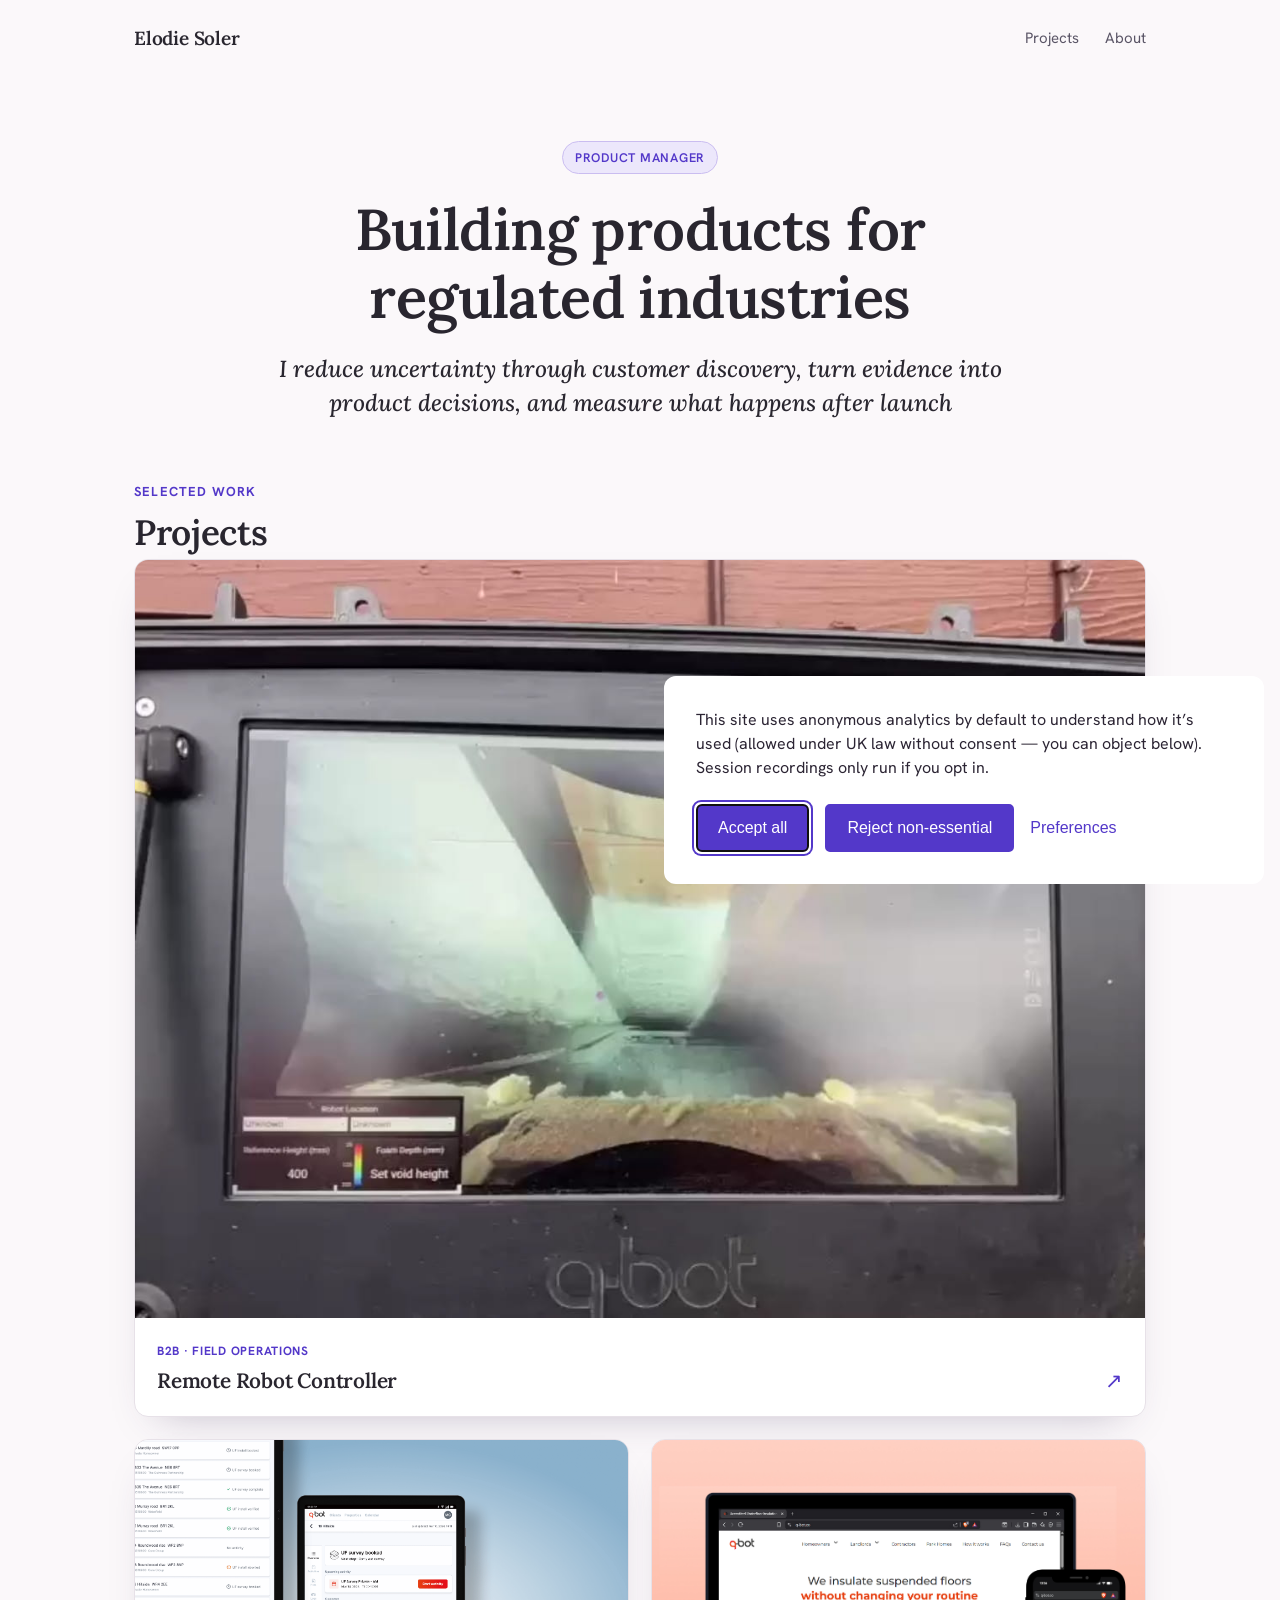
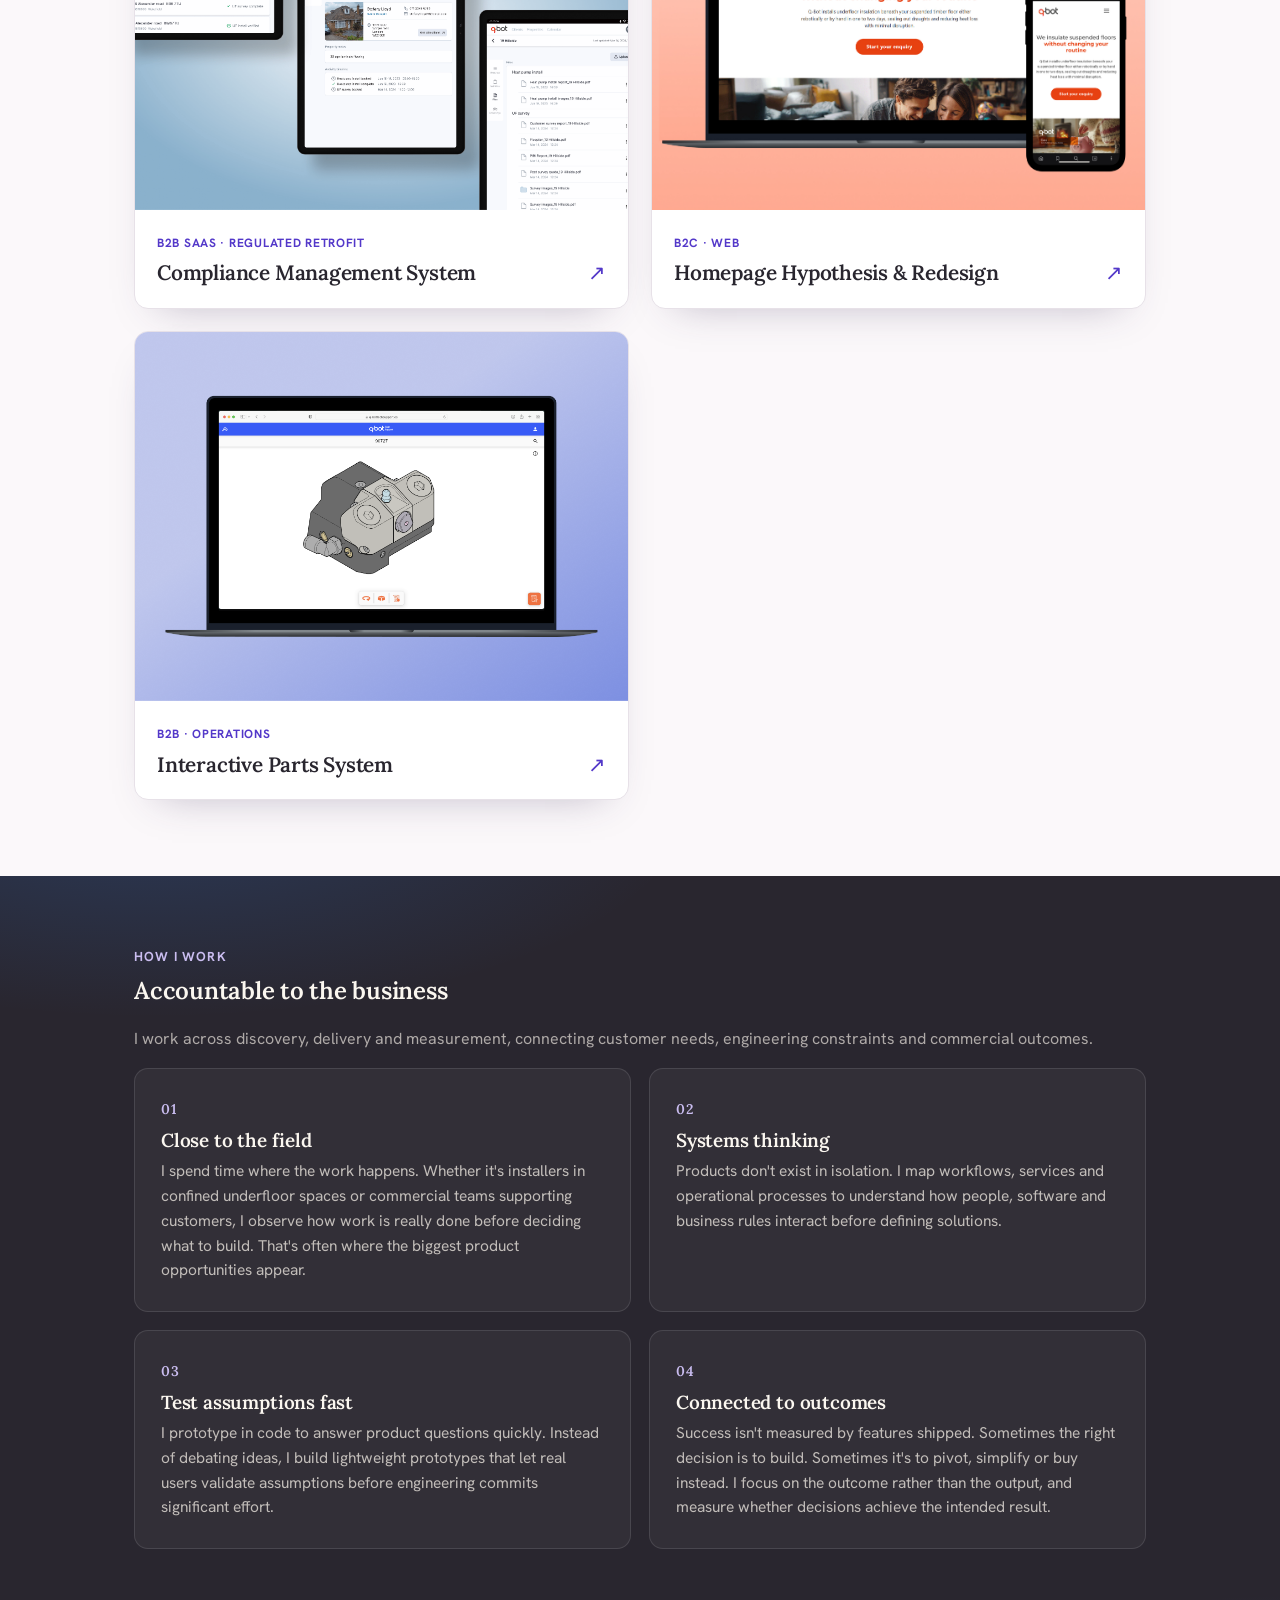
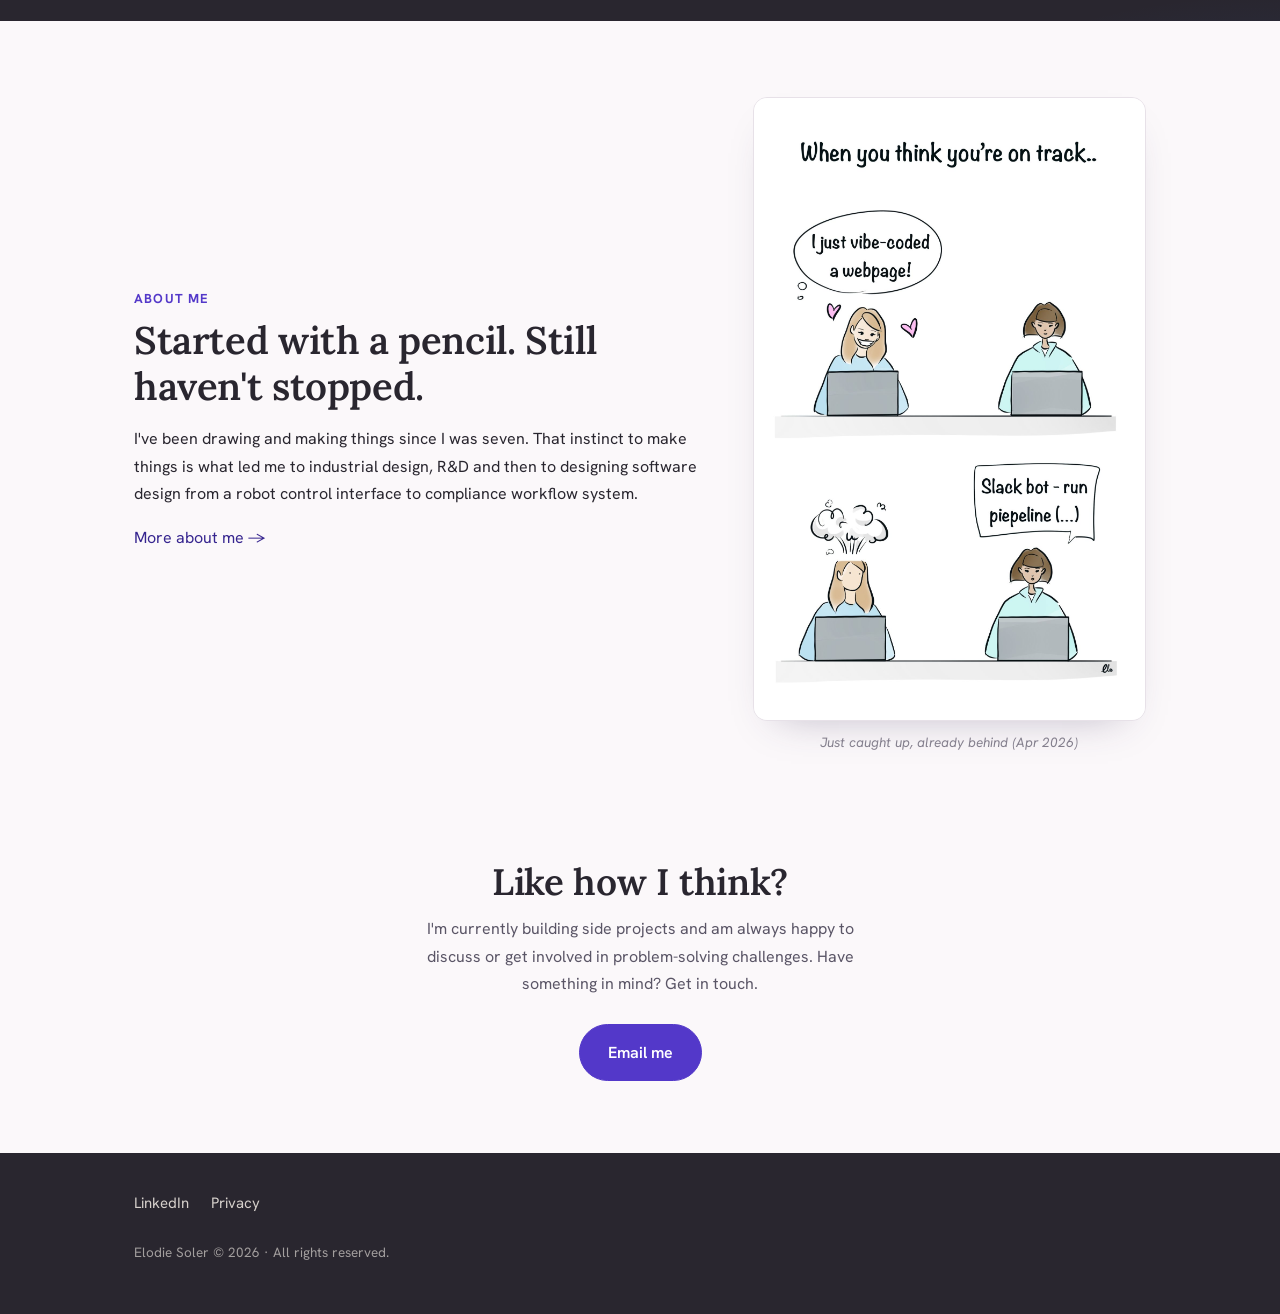
==== index.html @ 94875a4c "Updated robot GUI project with PM lens" ====
<!DOCTYPE html>
<html lang="en-GB">
<head>
<meta charset="UTF-8">
<meta name="viewport" content="width=device-width, initial-scale=1">

<title>Elodie Soler | Product Manager</title>
<meta property="og:type" content="website">
<meta property="og:site_name" content="Elodie Soler">
<meta property="og:url" content="https://elodiesoler.com/">
<meta property="og:title" content="Elodie Soler | Product Manager">
<meta property="og:image" content="https://elodiesoler.com/images/og/default.jpg">
<meta property="og:image:width" content="1200">
<meta property="og:image:height" content="630">
<meta property="og:image:alt" content="Elodie Soler, Product Manager">
<meta name="twitter:card" content="summary_large_image">
<meta property="og:description" content="Product Manager specialising in regulated industries, field operations and compliance. Customer discovery, product strategy, prototyping and measurable outcomes.">
<meta name="description" content="Product Manager specialising in regulated industries, field operations and compliance. Customer discovery, product strategy, prototyping and measurable outcomes.">
<link rel="icon" href="/images/shared/favicon.png">
<link rel="canonical" href="https://elodiesoler.com/">
<link rel="stylesheet" href="/styles.css">

<!-- 1. Consent Mode defaults — opt-out model under PECR statistical purposes exception -->
<script>
  window.dataLayer = window.dataLayer || [];
  function gtag() { dataLayer.push(arguments); }
  gtag('consent', 'default', {
    // Granted unless the visitor has explicitly objected (DUAA opt-out)
    analytics_storage: localStorage.getItem('stcm.consent.analytics') === 'false' ? 'denied' : 'granted',

    // No advertising on this site — never granted
    ad_storage: 'denied',
    ad_user_data: 'denied',
    ad_personalization: 'denied',

    // Essential is required and cannot be rejected
    functionality_storage: 'granted',
    security_storage: 'granted'
  });
</script>

<!-- 2. Silktide Consent Manager (self-hosted) -->
<link rel="stylesheet" href="/assets/cm-ui.css">
<script src="/assets/cm-ui.js"></script>

<!-- 3. Banner configuration -->
<script>
  window.silktideConsentManager.init({
    consentTypes: [
      {
        id: 'essential',
        label: 'Essential',
        description: '<p>Required for the website to function. These cannot be switched off.</p>',
        required: true
      },
      {
        id: 'analytics',
        label: 'Analytics',
        description: '<p>Anonymous, aggregate usage statistics (Google Analytics) to improve this site. On by default under UK law; switch off any time.</p>',
        defaultValue: true,
        gtag: 'analytics_storage',
        onReject: function () {
          // DUAA requires we actually stop: remove existing GA cookies
          ['_ga', '_ga_RZK5H4CGJH'].forEach(function (n) {
            document.cookie = n + '=; expires=Thu, 01 Jan 1970 00:00:00 GMT; path=/; domain=.elodiesoler.com';
            document.cookie = n + '=; expires=Thu, 01 Jan 1970 00:00:00 GMT; path=/';
          });
        }
      },
      {
        id: 'recordings',
        label: 'Session recordings',
        description: '<p>Opt-in session recordings and heatmaps (Microsoft Clarity) to see where the site confuses people.</p>',
        defaultValue: false,
        onReject: function () {
          if (window.clarity) { window.clarity('stop'); }
        }
      }
    ],
    text: {
      prompt: {
        description: '<p>This site uses anonymous analytics by default to understand how it\u2019s used (allowed under UK law without consent \u2014 you can object below). Session recordings only run if you opt in.</p>'
      }
    }
  });
</script>
<!-- ===== END CONSENT ===== -->

<!-- Google Tag Manager -->
<script>(function(w,d,s,l,i){w[l]=w[l]||[];w[l].push({'gtm.start':
new Date().getTime(),event:'gtm.js'});var f=d.getElementsByTagName(s)[0],
j=d.createElement(s),dl=l!='dataLayer'?'&l='+l:'';j.async=true;j.src=
'https://www.googletagmanager.com/gtm.js?id='+i+dl;f.parentNode.insertBefore(j,f);
})(window,document,'script','dataLayer','GTM-PLMG66MH');</script>
<!-- End Google Tag Manager -->
</head>

<body class="index-page">

<!-- Google Tag Manager (noscript) -->
<noscript><iframe src="https://www.googletagmanager.com/ns.html?id=GTM-PLMG66MH"
height="0" width="0" style="display:none;visibility:hidden"></iframe></noscript>
<!-- End Google Tag Manager (noscript) -->

<!-- ===== top nav ===== -->
<nav class="nav">
  <a href="/" class="brand">Elodie Soler</a>
  <div class="links">
    <a href="/">Projects</a>
    <a href="/about/">About</a>
  </div>
</nav>

<!-- ===== HERO ===== -->
<header class="hero hero--centered wide">
  <div class="eyebrow rise d1">
    <span class="tag">Product Manager</span>
  </div>
  <p class="hero-title rise d2">Building products for regulated industries</p>
  <h1 class="lede rise d3">I reduce uncertainty through customer discovery, turn evidence into product decisions, and measure what happens after launch</h1>
</header>

<!-- <div class="wide" style="padding-top:24px;"><hr class="divider"></div> -->

<!-- ===== SELECTED WORK ===== -->
<section class="section wide" id="work">
  <span class="kicker">Selected work</span>
  <h2>Projects</h2>
 <!-- <p class="sub">B2B SaaS, robotics operations and feasibility studies.</p>-->

    <a class="card" href="/projects/robot-control-interface/">
      <div class="thumb"><img src="/images/projects/robot-control-interface/front-cover.jpg" alt="Remote Robot Controller"></div>
      <div class="body">
        <span class="cat">B2B · Field Operations</span>
        <h3>Remote Robot Controller <span class="arr">↗</span></h3>
      </div>
    </a>

  <div class="work-grid">
   <a class="card" href="/projects/quality-and-compliance-system/">
      <div class="thumb"><img src="/images/projects/quality-and-compliance-system/hero.png" alt="Compliance Management System"></div>
      <div class="body">
        <span class="cat">B2B SaaS · Regulated Retrofit</span>
        <h3>Compliance Management System <span class="arr">↗</span></h3>
      </div>
    </a>

      <a class="card" href="/projects/web-homepage-redesign/">
      <div class="thumb"><img src="/images/projects/web-homepage-redesign/Hero web homepage cover desktop and mob.png" alt="Web homepage redesign"></div>
      <div class="body">
        <span class="cat">B2C · Web</span>
        <h3>Homepage Hypothesis & Redesign<span class="arr">↗</span></h3>
      </div>
    </a>

    <a class="card" href="/projects/interactive-parts-system/">
      <div class="thumb"><img src="/images/projects/interactive-parts-system/cover.png" alt="Interactive Parts System"></div>
      <div class="body">
        <span class="cat">B2B · Operations</span>
        <h3>Interactive Parts System <span class="arr">↗</span></h3>
      </div>
    </a>


  </div>
</section>

<!-- ===== HOW I WORK (dark feature band — drawn from real About content) ===== -->
<section class="band">
  <div class="wide">
    <span class="kicker">How I work</span>
    <h2>Accountable to the business</h2>
    <p class="sub">I work across discovery, delivery and measurement, connecting customer needs, engineering constraints and commercial outcomes.</p>

    <div class="cap-grid">
      <div class="cap">
        <span class="num">01</span>
        <h3>Close to the field</h3>
        <p>I spend time where the work happens. Whether it's installers in confined underfloor spaces or commercial teams supporting customers, I observe how work is really done before deciding what to build. That's often where the biggest product opportunities appear.</p>
      </div>
      <div class="cap">
        <span class="num">02</span>
        <h3>Systems thinking</h3>
        <p>Products don't exist in isolation. I map workflows, services and operational processes to understand how people, software and business rules interact before defining solutions.</p>
      </div>
      <div class="cap">
        <span class="num">03</span>
        <h3>Test assumptions fast</h3>
        <p>I prototype in code to answer product questions quickly. Instead of debating ideas, I build lightweight prototypes that let real users validate assumptions before engineering commits significant effort.</p>
      </div>
      <div class="cap">
        <span class="num">04</span>
        <h3>Connected to outcomes</h3>
        <p>Success isn't measured by features shipped. Sometimes the right decision is to build. Sometimes it's to pivot, simplify or buy instead. I focus on the outcome rather than the output, and measure whether decisions achieve the intended result.</p>
      </div>
    </div>
  </div>
</section>

<!-- ===== ABOUT SNIPPET (real bio, no contested year figure) ===== -->
<section class="section wide">
  <div class="about">
    <div>
      <span class="kicker">About me</span>
      <h2>Started with a pencil. Still haven't stopped.</h2>
      <p>I've been drawing and making things since I was seven. That instinct to make things is what led me to industrial design, R&D and then to designing software design from a robot control interface to compliance workflow system.</p>
      <p><a href="/about/">More about me →</a></p>
    </div>
    <figure class="about-img">
      <img src="/images/home/about-sketch.jpg" alt="Built my first AI-assisted webpage. Meanwhile, someone else automated the entire workflow.">
      <figcaption>Just caught up, already behind (Apr 2026)</figcaption>
    </figure>
  </div>
</section>

<!-- ===== CTA ===== -->
<section class="cta wide">
  <h2>Like how I think?</h2>
   <p>I'm currently building side projects and am always happy to discuss or get involved in problem-solving challenges. Have something in mind? Get in touch.</p>
  <a class="btn" id="email-cta" href="mailto:eloalisol@gmail.com?subject=Hello%20from%20your%20portfolio">Email me</a>
</section>

<!-- ===== footer ===== -->
<footer>
  <div class="foot">
    <div class="links">
      <a href="https://www.linkedin.com/in/elodie-soler/">LinkedIn</a>
      <a href="/privacy/">Privacy</a>
    </div>
    <div class="copy">Elodie Soler © 2026 · All rights reserved.</div>
  </div>
</footer>

<!--
  OPTIONAL — track the "Email me" / "Get in touch" clicks in GA4 (since there's
  no form, these clicks ARE your conversion). Paste once site-wide via a code
  snippet plugin. Requires gtag (GA4 / Site Kit) already loaded.

  <script>
    document.querySelectorAll('a[href^="mailto:"]').forEach(function(a){
      a.addEventListener('click', function(){
        if (typeof gtag === 'function') {
          gtag('event', 'contact_click', { method: 'email', location: 'homepage' });
        }
      });
    });
  </script>
-->

</body>
</html>
---- styles.css ----
/* =====================================================================
   Elodie Soler — shared site styles
   ===================================================================== */

/* ---------- self-hosted fonts (variable) ---------- */
@font-face{
  font-family:"Lora";
  src:url("/fonts/Lora-Variable.ttf") format("truetype");
  font-weight:400 700; font-style:normal; font-display:swap;
}
@font-face{
  font-family:"Lora";
  src:url("/fonts/Lora-Italic-Variable.ttf") format("truetype");
  font-weight:400 700; font-style:italic; font-display:swap;
}
@font-face{
  font-family:"Hanken Grotesk";
  src:url("/fonts/HankenGrotesk-Variable.ttf") format("truetype");
  font-weight:100 900; font-style:normal; font-display:swap;
}
@font-face{
  font-family:"Hanken Grotesk";
  src:url("/fonts/HankenGrotesk-Italic-Variable.ttf") format("truetype");
  font-weight:100 900; font-style:italic; font-display:swap;
}

/* ---------- design tokens ---------- */
:root{
  --bg:          #fbf8fa;  /* page background */
  --surface:     #ffffff;  /* cards, raised surfaces */
  --surface-alt: #f3eef4;  /* soft panel / section bands */
  --ink:         #29262f;  /* primary text */
  --ink-soft:    #5a5566;  /* secondary text, labels */
  --ink-faint:   #847f8d;  /* captions, dates, rules */
  --line:        #e7e1e8;  /* hairlines, borders */
  --accent:      #5338c9;  /* links, primary buttons */
  --accent-deep: #36258f;  /* hover / pressed / emphasis */
  --accent-soft: #cabdf0;  /* decorative rules, dividers, illustration */
  --accent-tint: #ece7fb;  /* very light wash — badge/callout backgrounds */
  --accent-ring: rgba(83, 56, 201, 0.40); /* focus ring */

  --radius:14px;
  --radius-sm:10px;
  --maxw:760px;            /* reading width */
  --maxw-wide:1060px;      /* image / banner width */
  --shadow:0 18px 40px -24px rgba(60,48,90,.35);
}

/* ---------- base ---------- */
*{box-sizing:border-box;}
html{scroll-behavior:smooth;}
body{
  margin:0;background:var(--bg);color:var(--ink);
  font-family:"Hanken Grotesk",system-ui,sans-serif;
  font-size:clamp(16px,1.05vw,17.5px);line-height:1.72;-webkit-font-smoothing:antialiased;
}
h1,h2,h3{font-family:"Lora",Georgia,serif;font-weight:600;color:var(--ink);line-height:1.18;letter-spacing:-.01em;}
a{color:var(--accent-deep);text-decoration:none;}
a:hover{text-decoration:underline;}

/* ---------- layout helper ---------- */
.wide{max-width:var(--maxw-wide);margin-inline:auto;padding-inline:24px;}

/* ---------- tag pill ---------- */
.tag{font-size:12.5px;letter-spacing:.06em;text-transform:uppercase;color:var(--accent);
     background:var(--accent-tint);border:1px solid var(--accent-soft);padding:5px 12px;border-radius:999px;font-weight:600;}
.tag-alt {font-size:12px;font-weight:600;letter-spacing:0.08em;text-transform:uppercase;color:var(--accent);margin-bottom:0px;}

/* ---------- eyebrow (hero tag row) ---------- */
.eyebrow{display:flex;flex-wrap:wrap;gap:8px;margin-bottom:22px;}

/* ---------- section kicker ---------- */
.kicker{display:inline-block;font-size:13px;font-weight:700;letter-spacing:.09em;text-transform:uppercase;color:var(--accent);margin-bottom:8px;}

/* ---------- primary button ---------- */
.btn{display:inline-block;background:var(--accent);color:var(--surface);font-weight:600;font-size:16px;
     padding:14px 28px;border-radius:999px;border:1px solid var(--accent);transition:transform .15s ease,background .15s ease;}
.btn:hover{background:var(--accent-deep);text-decoration:none;transform:translateY(-2px);}

/* ---------- top nav ---------- */
.nav{max-width:var(--maxw-wide);margin:0 auto;padding:22px 24px;display:flex;align-items:center;justify-content:space-between;}
.nav .brand{font-family:"Lora",serif;font-weight:600;font-size:19px;letter-spacing:-.01em;color:var(--ink);margin-left:0;}
.nav .brand:hover{text-decoration:none;}
.nav .links a{color:var(--ink-soft);font-size:15px;margin-left:22px;}
.nav .links a:hover{color:var(--accent);text-decoration:none;}

/* ---------- 404 page ---------- */
 .page-404 {margin:0;min-height:100vh;display:flex;align-items:center;justify-content:center;
       background:var(--bg);color:var(--ink);font-family:"Hanken Grotesk",system-ui,sans-serif;
       text-align:center;padding:24px;}
  .page-404 main{max-width:520px;}
  .page-404 h1{font-family:"Lora",Georgia,serif;font-weight:600;font-size:2rem;margin:0 0 12px;}
  .page-404 p{color:var(--ink-faint);line-height:1.6;margin:0 0 28px;}
  .page-404 .code{font-size:.95rem;letter-spacing:.12em;color:var(--accent);font-weight:600;margin-bottom:10px;}
  .page-404 a.btn{display:inline-block;background:var(--accent);color:var(--bg);text-decoration:none;font-weight:600;
        padding:12px 26px;border-radius:999px;margin:0 6px 10px;}
  .page-404 a.ghost{display:inline-block;color:var(--accent);text-decoration:none;font-weight:600;
          padding:12px 26px;border:1.5px solid var(--accent);border-radius:999px;margin:0 6px 10px;}

/* ---------- staggered entrance ---------- */
.rise{opacity:0;transform:translateY(14px);animation:rise .7s cubic-bezier(.2,.7,.2,1) forwards;}
.d1{animation-delay:.05s}.d2{animation-delay:.15s}.d3{animation-delay:.25s}.d4{animation-delay:.35s}
@keyframes rise{to{opacity:1;transform:none;}}
@media (prefers-reduced-motion:reduce){.rise{animation:none;opacity:1;transform:none;}}

/* ---------- hero ---------- */
  .hero{padding:48px 24px 8px;}
  .hero .hero-title{font-family:"Lora",Georgia,serif; font-weight:600; color:var(--ink);line-height:1.18;letter-spacing:-.01em; font-size:clamp(2.3rem,5.4vw,3.6rem); 
    margin:0 0 20px; max-width:20ch;}
  .hero .lede{font-size:clamp(1.15rem,2.1vw,1.45rem);line-height:1.45;color:var(--ink);
              font-family:"Lora",serif;font-style:italic;font-weight:500;max-width:52ch;margin:0;letter-spacing:normal; }
  .case-study-page .hero h1 { font-size:clamp(2.3rem,5.4vw,3.6rem); margin:0 0 20px; max-width:20ch;}
  .privacy-page .hero h1 { font-size:clamp(2.3rem,5.4vw,3.6rem); margin:0 0 20px; max-width:20ch;}
/* ---------- hero centered ---------- */
  .index-page .hero, 
  .about-page .hero {padding:64px 24px 12px;display:flex; flex-direction:column;align-items:center;text-align:center;}
  .about-page .bio {display:flex; flex-direction:column;align-items:center;text-align:center;}
  .privacy-page .hero {padding:64px 24px 12px;display:flex; flex-direction:column;align-items:center;text-align:center;}
  .privacy-page .bio {display:flex; flex-direction:column;align-items:center;text-align:center;}

/* ---------- section generic ---------- */
  .section{padding-block:46px;}
  .section h2{font-size:clamp(1.6rem,3vw,2.2rem);margin:0 0 6px;}
  .section .sub{color:var(--ink-soft);max-width:60ch;margin:0 0 28px;}
  .divider{height:1px;background:var(--line);border:0;max-width:var(--maxw-wide);margin:8px auto;}

/* ---------- case study page - sections ---------- */
  .case-study-page section{padding-block: 30px;}
  .case-study-page section h2{font-size:clamp(1.45rem,2.6vw,1.9rem);margin:0 0 16px;}
  .case-study-page section h2 + p, .kicker + h2{margin-top:0;}
  .case-study-page p{margin:0 0 18px;}
  .case-study-page ul.clean{list-style:none;padding:0;margin:0 0 18px;}
  .case-study-page ul.clean li{position:relative;padding-left:26px;margin-bottom:10px;}
  .case-study-page ul.clean li::before{content:"";position:absolute;left:4px;top:.62em;width:8px;height:8px;border-radius:50%;
                      background:var(--accent-soft);border:1.5px solid var(--accent);}
   .case-study-page .divider{height:1px;background:var(--line);border:0;max-width:var(--maxw);margin:8px auto;}

  /* ---------- case study page - hero image ---------- */
  .case-study-page .figure{margin:34px auto;}
  .case-study-page .figure-single {display: flex; flex-direction: column; align-items: center; margin:34px auto;}
  .case-study-page .figure img{max-height: none;width: 100%;display:block;border-radius:var(--radius);border:1px solid var(--line);box-shadow:var(--shadow);background:var(--surface-alt);}
  .case-study-page .figure-single img{max-height: 500px; width:auto; max-width:100%; display:block;border-radius:var(--radius);border:1px solid var(--line);box-shadow:var(--shadow);background:var(--surface-alt);}
  .case-study-page .figure figcaption{font-size:14px;color:var(--ink-faint);margin-top:10px;text-align:center;font-style:italic;}
  .case-study-page .figure-single figcaption{font-size:14px;color:var(--ink-faint);margin-top:10px;text-align:center;font-style:italic;}
  .case-study-page .img-placeholder{aspect-ratio:16/9;display:flex;align-items:center;justify-content:center;text-align:center;
    border-radius:var(--radius);border:2px dashed var(--accent-soft);background:var(--accent-tint);color:var(--accent-deep);
    font-weight:600;padding:24px;}

  /* ---------- case study page - meta strip ---------- */
  .case-study-page .meta{display:grid;grid-template-columns:repeat(auto-fit,minmax(150px,1fr));gap:1px;background:var(--line);
        border:1px solid var(--line);border-radius:var(--radius);overflow:hidden;margin:8px 0 4px;}
  .case-study-page .meta div{background:var(--bg);padding:18px 20px;}
  .case-study-page .meta dt{font-size:12px;letter-spacing:.07em;text-transform:uppercase;color:var(--ink-faint);font-weight:700;margin-bottom:4px;}
  .case-study-page .meta dd{margin:0;font-size:15.5px;color:var(--ink);}

  /* ---------- case study page - metrics band ---------- */
  .case-study-page .metrics{background:var(--accent-tint);border:1px solid var(--accent-soft);border-radius:var(--radius);
           padding:30px 24px;margin:6px 0;display:grid;grid-template-columns:repeat(auto-fit,minmax(160px,1fr));gap:24px;text-align:center;}
  .case-study-page .metric .num{font-family:"Lora",serif;font-weight:600;font-size:clamp(2.1rem,4vw,2.9rem);color:var(--accent-deep);line-height:1;}
  .case-study-page .metric .lbl{font-size:14.5px;color:var(--ink-soft);margin-top:8px;}
  .case-study-page .pill-replace{display:inline-block;font-family:"Hanken Grotesk",sans-serif;font-size:11px;font-weight:700;letter-spacing:.05em;
                text-transform:uppercase;color:#fff;background:var(--accent);border-radius:6px;padding:2px 7px;vertical-align:middle;margin-left:6px;}

  /* ---------- case study page - pull-quote ---------- */
  .case-study-page blockquote{margin:24px 0;padding:18px 24px;border-left:3px solid var(--accent);background:var(--surface-warm);
             border-radius:0 var(--radius-sm) var(--radius-sm) 0;font-family:"Lora",serif;font-style:italic;font-size:1.12rem;color:var(--ink);}
  .case-study-page blockquote cite{display:block;font-style:normal;font-family:"Hanken Grotesk",sans-serif;font-size:14px;color:var(--ink-faint);margin-top:8px;}

  /* ---------- case study page - image pair grid ---------- */
  .case-study-page .grid2{display:grid;grid-template-columns:repeat(auto-fit,minmax(280px,1fr));gap:18px;margin:24px 0;}
  .case-study-page .grid2 .figure{margin:0;}

  /* ---------- case study page - highlight callout ---------- */
  .case-study-page .callout{background:var(--surface);border:1px solid var(--line);border-radius:var(--radius);padding:22px 24px;margin:24px 0;box-shadow:var(--shadow);}
  .case-study-page .callout .kicker{color:var(--accent-deep);}
  .case-study-page .callout .p {margin:0;}

  /* ---------- case study page - CTA aligned to the right ---------- */
   /* .case-study-page .wrap .next {display:flex; justify-content:right;} */

/* ---------- index page - work grid ---------- */
  .index-page .work-grid{display:grid;grid-template-columns:repeat(2,1fr);gap:22px; padding-top: 22px;}
  .index-page .card{display:block;background:var(--surface);border:1px solid var(--line);border-radius:var(--radius);
        overflow:hidden;box-shadow:var(--shadow);transition:transform .2s ease,box-shadow .2s ease;}
  .index-page .card:hover{text-decoration:none;transform:translateY(-4px);box-shadow:0 26px 50px -26px rgba(60,48,90,.45);}
  .index-page .card .thumb{aspect-ratio:4/3;overflow:hidden;background:var(--surface-warm);}
  .index-page .card .thumb img{width:100%;height:100%;object-fit:cover;display:block;transition:transform .35s ease;}
  .index-page .card:hover .thumb img{transform:scale(1.04);}
  .index-page .card .body{padding:18px 22px 22px;}
  .index-page .card .cat{font-size:12px;letter-spacing:.06em;text-transform:uppercase;color:var(--accent);font-weight:700;}
  .index-page .card h3{font-size:1.3rem;margin:6px 0 0;color:var(--ink);display:flex;align-items:center;justify-content:space-between;gap:10px;}
  .index-page .card h3 .arr{color:var(--accent);font-weight:400;transition:transform .2s ease;}
  .index-page .card:hover h3 .arr{transform:translate(3px,-3px);}

  /* ---------- index page - how I work ---------- */
  .index-page .band{position:relative;background:var(--ink);color:#f4efe7;padding:66px 0 72px;margin:30px 0;overflow:hidden;}
  .index-page .band::before{content:"";position:absolute;inset:0;background:
      radial-gradient(900px 360px at 12% -10%, rgba(50,128,236,.22), transparent 60%),
      radial-gradient(700px 320px at 100% 120%, rgba(50,128,236,.16), transparent 55%);
      pointer-events:none;}
  .index-page .band > .wide{position:relative;}
  .index-page .band .kicker{color:var(--accent-soft);}
  .index-page .band h2{color:#fbf7f0;}
  .index-page .band .sub{color:rgba(244,239,231,.66);}
  .index-page .cap-grid{display:grid;grid-template-columns:repeat(2,1fr);gap:18px;}
  .index-page .cap{background:rgba(255,255,255,.045);border:1px solid rgba(255,255,255,.11);border-radius:var(--radius);
       padding:26px 26px 28px;transition:transform .2s ease,background .2s ease,border-color .2s ease;}
  .index-page .cap:hover{background:rgba(50,128,236,.12);border-color:var(--accent);}
  .index-page .cap .num{font-family:"Lora",serif;font-size:14px;color:var(--accent-soft);font-weight:600;letter-spacing:.04em;}
  .index-page .cap h3{font-size:1.18rem;margin:6px 0 8px;color:#fbf7f0;}
  .index-page .cap p{margin:0;color:rgba(244,239,231,.74);font-size:15.5px;line-height:1.6;}

  /* ---------- index page - about preview ---------- */
  .index-page .about{display:grid;grid-template-columns:1.25fr .85fr;gap:40px;align-items:center;}
  .index-page .about h2{font-size:clamp(1.7rem,3.2vw,2.4rem);margin:0 0 16px;}
  .index-page .about p{margin:0 0 16px;color:var(--ink);}
  .index-page .about .about-img{margin:0;}
  .index-page .about .about-img img{width:100%;height:auto;display:block;border-radius:var(--radius);
        border:1px solid var(--line);box-shadow:var(--shadow);background:var(--surface-alt);}
  .index-page .about .about-img img:hover{box-shadow:0 26px 50px -26px rgba(60,48,90,.45); transition:transform .2s ease,background .2s ease;}
  .about .about-img figcaption{font-size:13.5px;color:var(--ink-faint);margin-top:10px;font-style:italic;text-align:center;}

  /* ---------- about page - bio ---------- */
  .about-page .bio p{margin:0 0 20px;font-size:clamp(1.05rem,1.4vw,1.2rem);}
  .about-page .bio strong{font-weight:700;}

  /* ---------- about page - toolkit ---------- */
  .about-page .toolkit{display:grid;grid-template-columns:repeat(3,1fr);gap:18px;}
  .about-page .tk{background:var(--surface);border:1px solid var(--line);border-radius:var(--radius);padding:24px 24px 26px;box-shadow:var(--shadow);}
  .about-page .tk .tk-h{font-family:"Lora",serif;font-weight:600;font-size:1.15rem;color:var(--ink);margin:0 0 12px;display:flex;align-items:center;gap:9px;}
  .about-page .tk .tk-h::before{content:"";width:9px;height:9px;border-radius:50%;background:var(--accent-soft);border:1.5px solid var(--accent);flex:none;}
  .about-page .tk ul{list-style:none;margin:0;padding:0;}
  .about-page .tk li{font-size:15px;color:var(--ink-soft);padding:6px 0;border-top:1px solid var(--line);}
  .about-page .tk li:first-child{border-top:0;}

  /* ---------- about page - sketching band (light) ---------- */
  .about-page .sketch-intro{max-width:var(--maxw);margin-inline:auto;padding-inline:24px;}
  .about-page .sketch-intro blockquote{margin:18px 0 0;padding:20px 26px;border-left:3px solid var(--accent);background:var(--surface-warm);
        border-radius:0 var(--radius-sm) var(--radius-sm) 0;font-family:"Lora",serif;font-style:italic;font-size:1.12rem;color:var(--ink);line-height:1.5;}
  .about-page .sketch-intro blockquote p{margin:0 0 12px;}
  .about-page .sketch-intro blockquote p:last-child{margin:0;}

  /* ---------- about page - sketch gallery — masonry */
  .about-page .gallery{columns:3;column-gap:18px;margin-top:30px;}
  .about-page .gallery figure{margin:0 0 18px;break-inside:avoid; object-fit: cover;}
  .about-page .gallery img{width:100%;height:auto;display:block;border-radius:var(--radius-sm);border:1px solid var(--line);
        box-shadow:var(--shadow);background:var(--surface-warm);}
  .about-page .gallery figcaption{font-size:14px;color:var(--ink-faint);margin-top:10px;text-align:center;font-style:italic;}

  

  /* ---------- about page - image pair grid */
  .about-page .grid2{display:grid;grid-template-columns:repeat(auto-fit,minmax(280px,1fr));gap:18px;margin:24px 0;}
  .about-page .grid2 .figure{margin:0;}

    /* ---------- privacy page ---------- */
  .privacy-page .bio p{margin:0 0 20px;font-size:clamp(1.05rem,1.4vw,1.2rem);}
  .privacy-page .bio strong{font-weight:700;}
  .privacy-page .wrap {margin-bottom: 50px;}
  .privacy-page .wrap-final {margin-bottom: 100px;}

    /* ---------- reading width ---------- */
  .wrap {max-width:var(--maxw);margin-inline:auto;padding-inline:24px;}
  .wrap-final {max-width:var(--maxw);margin-inline:auto;padding-inline:24px;}

  /* ---------- CTA ---------- */
  .cta{text-align:center;padding:60px 24px 24px;}
  .cta h2{font-size:clamp(1.7rem,3.2vw,2.3rem);margin:0 0 12px;}
  .cta p{color:var(--ink-soft);max-width:50ch;margin:0 auto 26px;}

/* ---------- footer ---------- */
footer{background:var(--ink);color:#f4efe7;margin-top:48px;padding:36px 0 50px;}
.foot{max-width:var(--maxw-wide);margin:0 auto;padding-inline:24px;display:flex;flex-wrap:wrap;gap:16px;align-items:center;justify-content:space-between;}
.foot .links a{color:rgba(244,239,231,.85);margin-left:18px;font-size:15px;}
.foot .links a:first-child{margin-left:0;}
.foot .links a:hover{color:var(--accent-soft);text-decoration:none;}
.foot .copy{width:100%;color:rgba(244,239,231,.6);font-size:13.5px;margin-top:8px;}
@media (max-width:560px){
  .foot{justify-content:flex-start;}
  .foot .links{width:100%;}
  .foot .links a:first-child{margin-left:0;}
}

  /* ---------- responsive - index page ---------- */
  @media (max-width:760px){
    .index-page .work-grid{grid-template-columns:1fr;}
    .index-page .cap-grid{grid-template-columns:1fr;}
    .index-page .about{grid-template-columns:1fr;gap:28px;}
    .index-page .about .about-img{order:-1;}
  }

    /* ---------- responsive - about page ---------- */
  @media (max-width:900px){
    .about-page .toolkit{grid-template-columns:1fr;}
    .about-page .gallery{columns:2;}
  }
  @media (max-width:560px){
    .about-page .gallery{columns:1;}
  }

  /* ===== Consent banner — Iris theme ===== */
#stcm-wrapper {
  --primaryColor: #5338c9;                       /* Iris — buttons, links, toggles */
  --backgroundColor: #ffffff;                    /* banner surface */
  --textColor: #2b2433;                          /* body text — dark mauve-charcoal */
  --fontFamily: 'Hanken Grotesk', sans-serif;
  --iconColor: #5338c9;                          /* reopen-icon circle */
  --iconBackgroundColor: #ffffff;                /* the cookie glyph inside it */
}

/* Focus ring: Silktide hardcodes a white outer ring, invisible on a light
   banner — replace it with Iris so keyboard focus stays visible */
#stcm-wrapper a:focus,
#stcm-wrapper #stcm-banner button:focus,
#stcm-wrapper #stcm-modal button:focus,
#stcm-wrapper #stcm-icon:focus {
  box-shadow: 0 0 0 2px var(--backgroundColor), 0 0 0 4px #5338c9;
}
---- assets/cm-ui.css ----
/* 
  Silktide Consent Manager - https://silktide.com/consent-manager/  
*/

/* --------------------------------
  Global Styles
-------------------------------- */
/* Wrapper (Global) */
#stcm-wrapper {
  --fontFamily: 'Hanken Grotesk', sans-serif;
  --primaryColor: #5338c9;                       /* Iris — buttons, links, toggles */
  --backgroundColor: #ffffff;                    /* banner surface */
  --textColor: #2b2433;                          /* body text — dark mauve-charcoal */
  --iconColor: #5338c9;                          /* reopen-icon circle */
  --iconBackgroundColor: #ffffff;                /* the cookie glyph inside it */
  position: fixed;
  bottom: 0;
  right: 0;
  width: 100%;
  height: 100%;
  z-index: 99999;
  pointer-events: none;
  border: 0px;
  display: flex;
  justify-content: center;
  align-items: center;
}

/* --------------------------------
Links
-------------------------------- */
#stcm-wrapper a {
  all: unset;
  display: inline-block;
  color: var(--primaryColor);
  text-decoration: underline;
}

#stcm-wrapper a:hover {
  cursor: pointer;
  color: var(--textColor);
}

/* --------------------------------
Focus Styles
-------------------------------- */
/* Focus ring: Silktide hardcodes a white outer ring, invisible on a light
   banner — replace it with Iris so keyboard focus stays visible */
#stcm-wrapper a:focus,
#stcm-wrapper #stcm-banner button:focus,
#stcm-wrapper #stcm-modal button:focus,
#stcm-wrapper #stcm-icon:focus {
  box-shadow: 0 0 0 2px var(--backgroundColor), 0 0 0 4px #5338c9;
}

/* --------------------------------
General Styles
-------------------------------- */
#stcm-wrapper .stcm-button {
  color: var(--backgroundColor);
  background-color: var(--primaryColor);
  border: 2px solid var(--primaryColor);
  padding: 10px 20px;
  text-decoration: none;
  text-align: center;
  display: inline-block;
  font-size: 16px;
  line-height: 24px;
  cursor: pointer;
  border-radius: 5px;
}

#stcm-wrapper .stcm-button-primary:hover {
  background-color: var(--backgroundColor);
  color: var(--primaryColor);
}

#stcm-wrapper .stcm-button-secondary {
  background-color: var(--backgroundColor);
  color: var(--primaryColor);
}

#stcm-wrapper .stcm-button-secondary:hover {
  background-color: var(--primaryColor);
  color: var(--backgroundColor);
}

/* --------------------------------
Banner
-------------------------------- */
#stcm-banner {
  font-family: var(--fontFamily);
  color: var(--textColor);
  background-color: var(--backgroundColor);
  box-sizing: border-box;
  padding: 32px;
  border-radius: 12px;
  pointer-events: auto;
  border: 0px;
  position: fixed;
  bottom: 16px;
  right: 16px;
  width: 600px;
  overflow: auto;
  max-width: calc(100% - 32px);
  max-height: calc(100vh - 32px);
  transform: translate(0, -20px);
  opacity: 0;
  animation: stcm-slide-down 350ms ease-out;
  animation-delay: 0.3s;
}

#stcm-banner.stcm-loaded {
  opacity: 1;
  transform: none;
  animation: none;
}

#stcm-banner:focus {
  border-radius: 50%;
}

#stcm-banner.stcm-pos-center {
  top: 50%;
  left: 50%;
  bottom: auto;
  right: auto;
  position: fixed;
  transform: translate(-50%, calc(-50% - 20px));
  animation: stcm-slide-down-center 350ms ease-out forwards;
}

#stcm-banner.stcm-pos-bottom-left {
  bottom: 16px;
  left: 16px;
  position: fixed;
}

#stcm-banner.stcm-pos-bottom-center {
  bottom: 16px;
  left: 50%;
  position: fixed;
  transform: translate(-50%, -20px);
  animation: stcm-slide-down-bottom-center 350ms ease-out forwards;
}

#stcm-banner .stcm-preferences-button {
  display: flex;
  gap: 5px;
  border: none;
  padding: 15px 0px;
  background-color: transparent;
  color: var(--primaryColor);
  cursor: pointer;
  font-size: 16px;
}

#stcm-banner .stcm-preferences-button span {
  display: block;
  white-space: nowrap;
  text-decoration: none;
}

#stcm-banner .stcm-preferences-button span:hover {
  color: var(--textColor);
}

#stcm-banner p {
  font-size: 16px;
  line-height: 24px;
  color: var(--textColor);
  margin: 0px 0px 15px;
}

#stcm-banner a {
  display: inline-block;
  color: var(--primaryColor);
  text-decoration: underline;
  background-color: var(--backgroundColor);
}

#stcm-banner a:hover {
  color: var(--textColor);
}

#stcm-banner a.stcm-logo {
  display: flex;
  align-items: center;
  justify-content: center;
  fill: #fff; /* passed down to svg > path */
  margin-left: auto;
  width: 48px;
  height: 48px;
  text-decoration: none;
  display: none;
}

#stcm-banner .stcm-actions {
  display: flex;
  gap: 16px;
  flex-direction: column;
  margin-top: 24px;
}

@media (min-width: 600px) {
  #stcm-banner .stcm-actions {
    flex-direction: row;
    align-items: center;
  }
}

#stcm-banner .stcm-actions-row {
  display: flex;
  gap: 16px;
  flex-direction: row;
  align-items: center;
  justify-content: space-between;
  flex-grow: 1;
}

/* --------------------------------
Modal
-------------------------------- */
#stcm-modal {
  display: none;
  pointer-events: auto;
  overflow: auto;
  width: 800px;
  max-width: 100%;
  max-height: 100%;
  border: 0px;
  transform: translate(0px, -20px);
  opacity: 0;
  animation: stcm-slide-up-center 350ms ease-out forwards;
  box-shadow: -5px 5px 10px 0px #00000012, 0px 0px 50px 0px #0000001a;
  font-family: var(--fontFamily);
  color: var(--textColor);
  flex-direction: column;
  padding: 30px;
  background-color: var(--backgroundColor);
  border-radius: 12px;
  box-sizing: border-box;
}

/* --------------------------------
Modal - Header
-------------------------------- */
#stcm-modal header {
  display: flex;
  justify-content: space-between;
  align-items: center;
  margin-bottom: 20px;
  gap: 16px;
}

#stcm-modal h1 {
  font-family: var(--fontFamily);
  color: var(--textColor);
  font-size: 24px;
  font-weight: 500;
  margin: 0px;
}

#stcm-modal .stcm-modal-close {
  display: inline-flex;
  border: none;
  padding: 13px;
  cursor: pointer;
  background: var(--backgroundColor);
  color: var(--primaryColor);
}

#stcm-modal .stcm-modal-close svg {
  fill: var(--primaryColor);
}

/* --------------------------------
Modal - Content
-------------------------------- */
#stcm-modal section {
  flex: 1;
  margin-top: 32px;
}

#stcm-modal section::-webkit-scrollbar {
  display: block; /* Force scrollbars to show */
  width: 5px; /* Width of the scrollbar */
}

#stcm-modal section::-webkit-scrollbar-thumb {
  background-color: var(--textColor); /* Color of the scrollbar thumb */
  border-radius: 10px; /* Rounded corners for the thumb */
}

#stcm-modal p {
  font-size: 16px;
  line-height: 24px;
  color: var(--textColor);
  opacity: 0.6;
  margin: 0px 0px 15px;
}

#stcm-modal p:last-of-type {
  margin: 0px;
}

#stcm-modal fieldset {
  padding: 0px;
  border: none;
  margin: 0px 0px 32px;
}

#stcm-modal fieldset:last-of-type {
  margin: 0px;
}

#stcm-modal legend {
  padding: 0px;
  margin: 0px 0px 10px;
  font-weight: 700;
  color: var(--textColor);
  font-size: 16px;
}

#stcm-modal .stcm-consent-row {
  display: flex;
  justify-content: space-between;
  align-items: flex-start;
  gap: 24px;  
}

/* --------------------------------
Modal - Switches
-------------------------------- */
#stcm-modal .stcm-toggle {
  flex-shrink: 0;
  position: relative;
  display: inline-block;
  height: 34px;
  width: 74px;
  cursor: pointer;
}

#stcm-modal .stcm-toggle:focus-within {
  outline: none;
  box-shadow: 0 0 0 2px var(--backgroundColor), 0 0 0 4px #5338c9;
  border-radius: 25px;
}

#stcm-modal .stcm-toggle input {
  opacity: 0;
  position: absolute;
}

/* Unchecked Switch Styles */
#stcm-modal .stcm-toggle-track {
  position: relative;
  display: block;
  height: 34px;
  width: 74px;
  background: var(--textColor);
  border-radius: 25px;
}

#stcm-modal .stcm-toggle-thumb {
  position: absolute;
  top: 2px;
  left: 2px;
  display: block;
  height: 30px;
  width: 30px;
  background: var(--backgroundColor);
  border-radius: 50%;
  transition: left 150ms ease-out;
}

#stcm-modal .stcm-toggle-off,
#stcm-modal .stcm-toggle-on {
  text-transform: uppercase;
  font-size: 15px;
  font-weight: 500;
  color: var(--backgroundColor);
  position: absolute;
  top: 5px;
  right: 8px;
  transition: right 150ms ease-out, opacity 150ms ease-out;
}

#stcm-modal .stcm-toggle-off {
  opacity: 1;
}

#stcm-modal .stcm-toggle-on {
  opacity: 0;
}

/* Checked Switch Styles */
#stcm-modal .stcm-toggle input:checked + .stcm-toggle-track {
  background: var(--primaryColor);
}

#stcm-modal .stcm-toggle input:checked ~ .stcm-toggle-thumb {
  left: calc(100% - 32px);
}

#stcm-modal .stcm-toggle input:checked ~ .stcm-toggle-off {
  right: calc(100% - 32px);
  opacity: 0;
}

#stcm-modal .stcm-toggle input:checked ~ .stcm-toggle-on {
  right: calc(100% - 34px);
  opacity: 1;
}

#stcm-modal .stcm-toggle input:disabled + .stcm-toggle-track {
  opacity: 0.65;
  filter: grayscale(100%);
  cursor: not-allowed;
}

/* --------------------------------
Modal - Footer
-------------------------------- */
#stcm-modal footer {
  display: flex;
  flex-direction: column;
  gap: 16px;
  margin-top: 24px;
  background: var(--backgroundColor);
}

@media (min-width: 600px) {
  #stcm-modal footer {
    flex-direction: row;
    align-items: center;
  }
}

#stcm-modal footer a {
  margin-left: auto;
  padding: 0;
}

#stcm-modal footer a.stcm-credit-link {
  text-decoration: none;
  display: none;
}

#stcm-modal footer a.stcm-credit-link:hover {
  text-decoration: underline;
}

/* Cookie Icon */
#stcm-icon {
  display: none;
  position: fixed;
  bottom: 10px;
  left: 10px;
  justify-content: center;
  align-items: center;
  width: 60px;
  height: 60px;
  border-radius: 50%;
  padding: 0px;
  border: none;
  background-color: var(--iconColor);
  cursor: pointer;
  box-shadow: 0px 0px 6px 0px #0000001a;
  pointer-events: auto;
  animation: stcm-fade-in 0.3s ease-in-out forwards;
}

#stcm-icon.stcm-pos-bottom-right {
  left: auto;
  right: 10px;
}

#stcm-icon svg {
  fill: var(--backgroundColor);
}

/* --------------------------------
Backdrop
-------------------------------- */
#stcm-backdrop {
  display: none;
  position: absolute;
  top: 0;
  left: 0;
  width: 100%;
  height: 100%;
  background-color: #00000077;
  pointer-events: all;
}

/* --------------------------------
Animations
-------------------------------- */
@keyframes stcm-fade-in {
  from {
    opacity: 0;
  }
  to {
    opacity: 1;
  }
}

@keyframes stcm-slide-down {
  from {
    opacity: 0;
    transform: translateY(-20px);
  }
  to {
    opacity: 1;
    transform: translateY(0);
  }
}

@keyframes stcm-slide-down-center {
  from {
    opacity: 0;
    transform: translate(-50%, calc(-50% - 20px));
  }
  to {
    opacity: 1;
    transform: translate(-50%, -50%);
  }
}

@keyframes stcm-slide-down-bottom-center {
  from {
    opacity: 0;
    transform: translate(-50%, -20px);
  }
  to {
    opacity: 1;
    transform: translate(-50%, 0);
  }
}

@keyframes stcm-slide-up-center {
  from {
    opacity: 0;
    transform: translate(0px, 20px);
  }
  to {
    opacity: 1;
    transform: translate(0px, 0px);
  }
}

/* --------------------------------
Animation - backdrop click feedback
-------------------------------- */
@keyframes stcm-nudge {
  0%, 100% { right: 16px; }
  10%, 30%, 50%, 70%, 90% { right: 20px; }
  20%, 40%, 60%, 80% { right: 12px; }
}

/* Apply to banner */
#stcm-banner.stcm-nudge {
  animation: stcm-nudge 1s ease-in-out;
}

/* Apply to modal */
#stcm-modal.stcm-nudge {
  animation: stcm-nudge 0.5s ease-in-out;
}

/* Respect reduced motion preferences */
@media (prefers-reduced-motion: reduce) {
  #stcm-banner.stcm-nudge,
  #stcm-modal.stcm-nudge {
    animation: stcm-pulse 0.5s ease-in-out;
  }
  
  @keyframes stcm-pulse {
    0%, 100% { opacity: 1; }
    50% { opacity: 0.85; }
  }
}
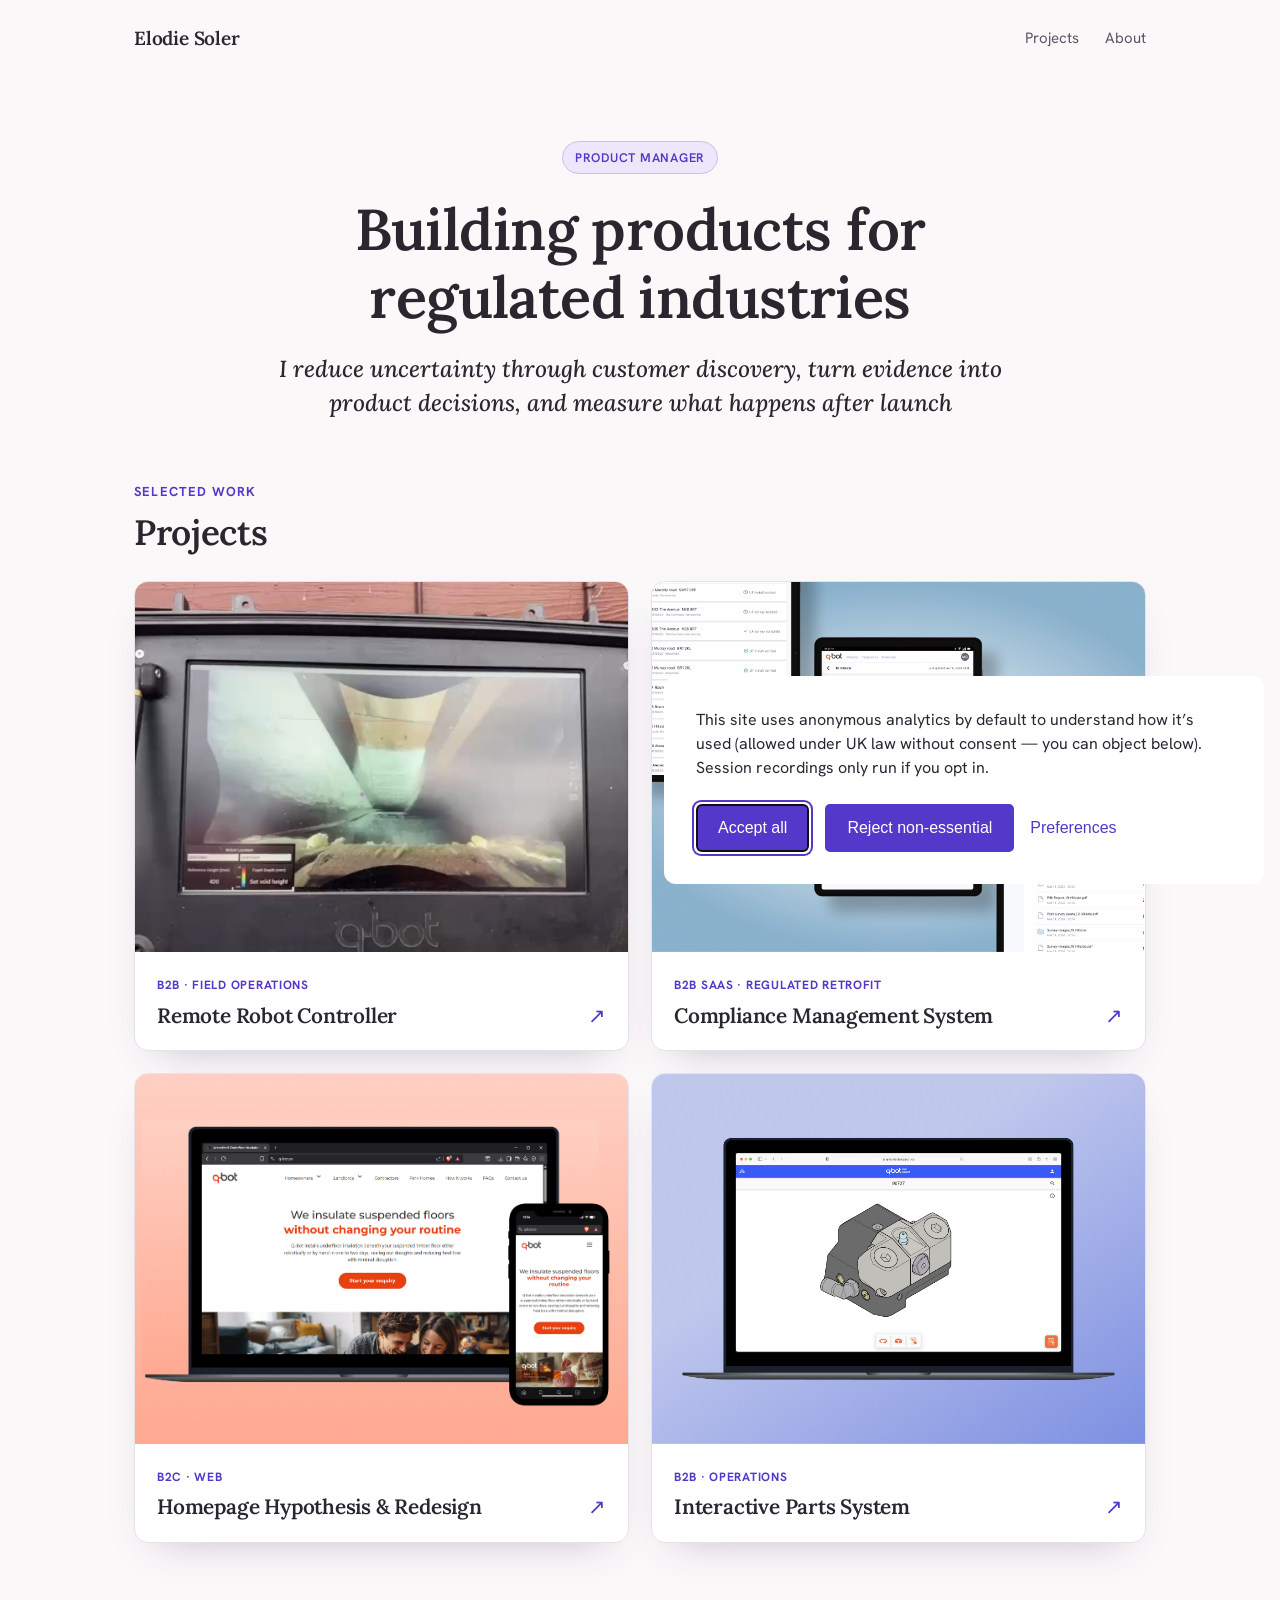
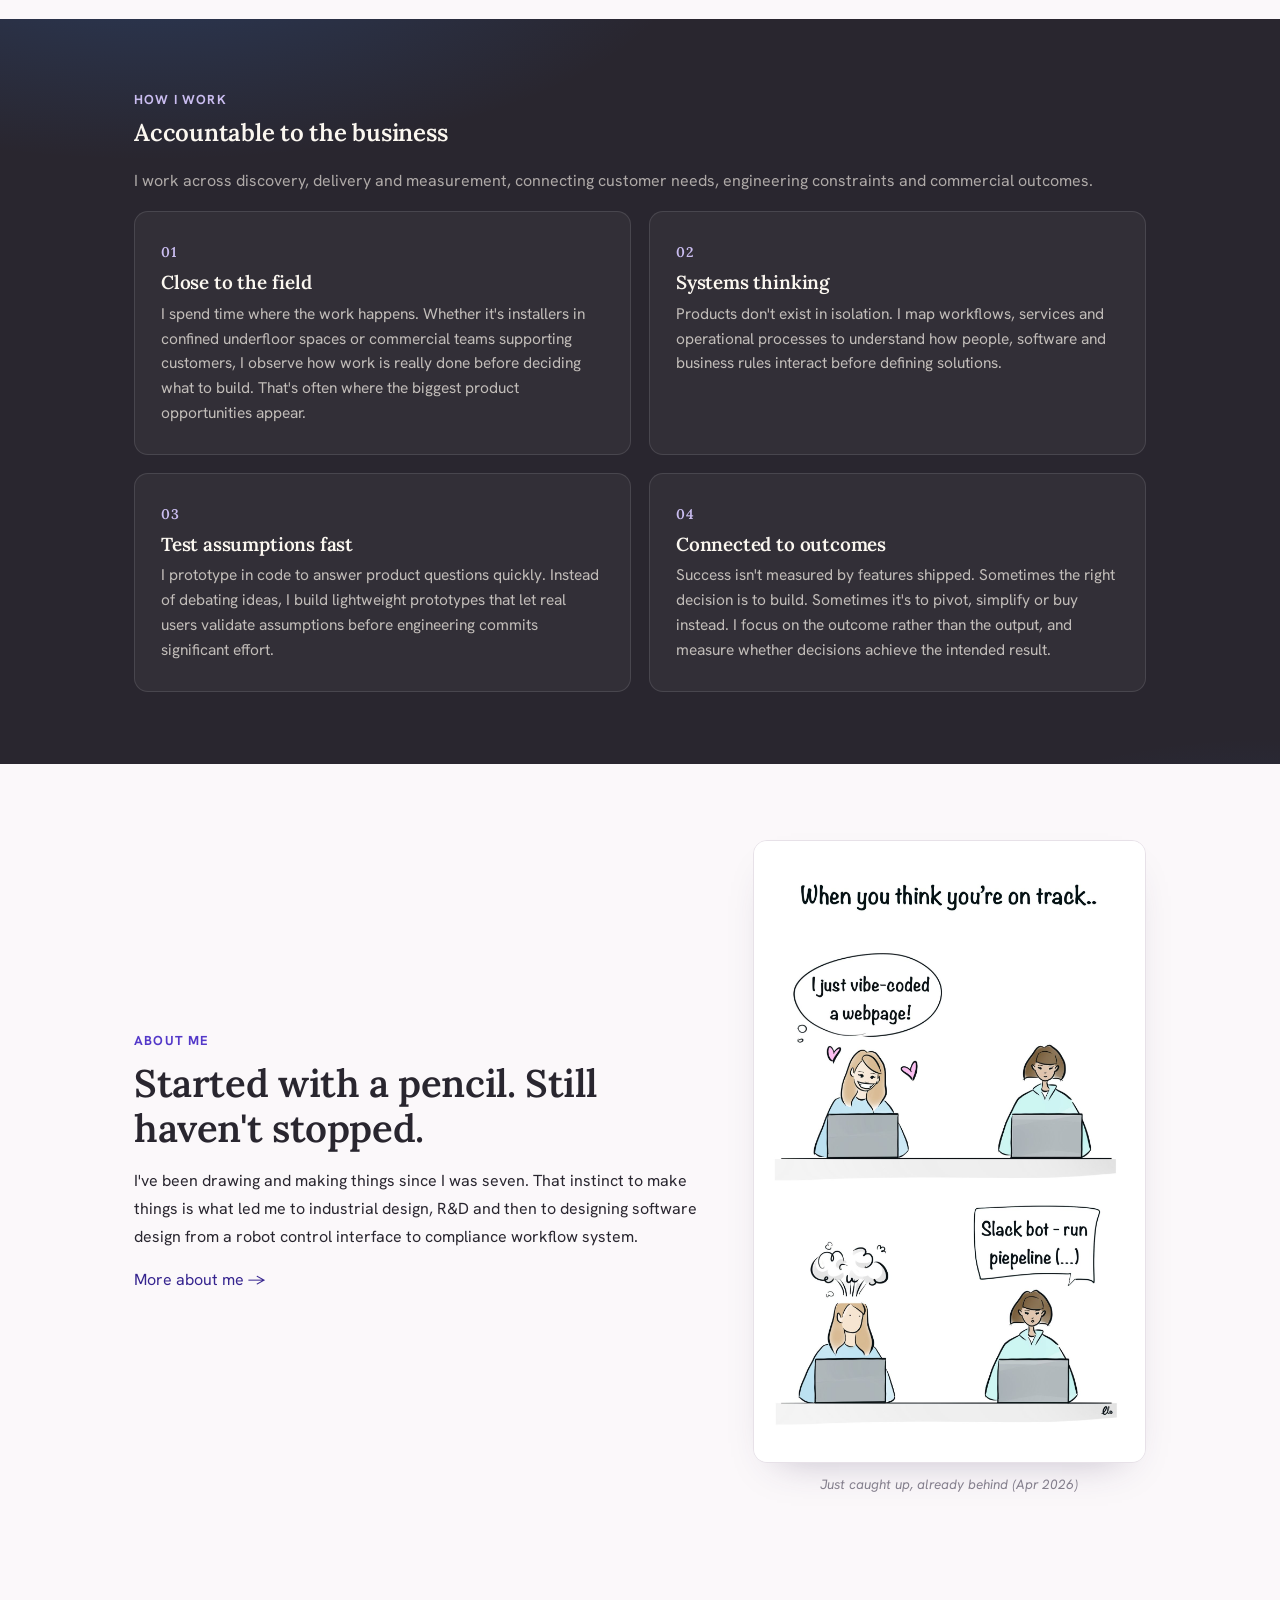
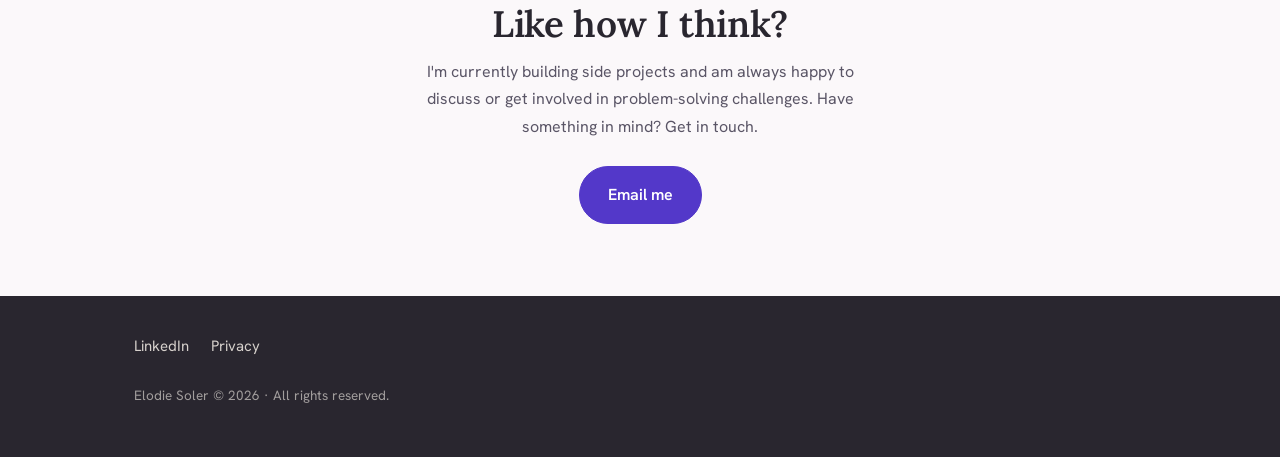
==== commit 9ffc565c: "Fixed bug" ====
--- a/index.html
+++ b/index.html
@@ -128,15 +128,18 @@
   <h2>Projects</h2>
  <!-- <p class="sub">B2B SaaS, robotics operations and feasibility studies.</p>-->
 
-    <a class="card" href="/projects/robot-control-interface/">
+   
+
+  <div class="work-grid">
+
+     <a class="card" href="/projects/robot-control-interface/">
       <div class="thumb"><img src="/images/projects/robot-control-interface/front-cover.jpg" alt="Remote Robot Controller"></div>
       <div class="body">
         <span class="cat">B2B · Field Operations</span>
         <h3>Remote Robot Controller <span class="arr">↗</span></h3>
       </div>
     </a>
-
-  <div class="work-grid">
+    
    <a class="card" href="/projects/quality-and-compliance-system/">
       <div class="thumb"><img src="/images/projects/quality-and-compliance-system/hero.png" alt="Compliance Management System"></div>
       <div class="body">
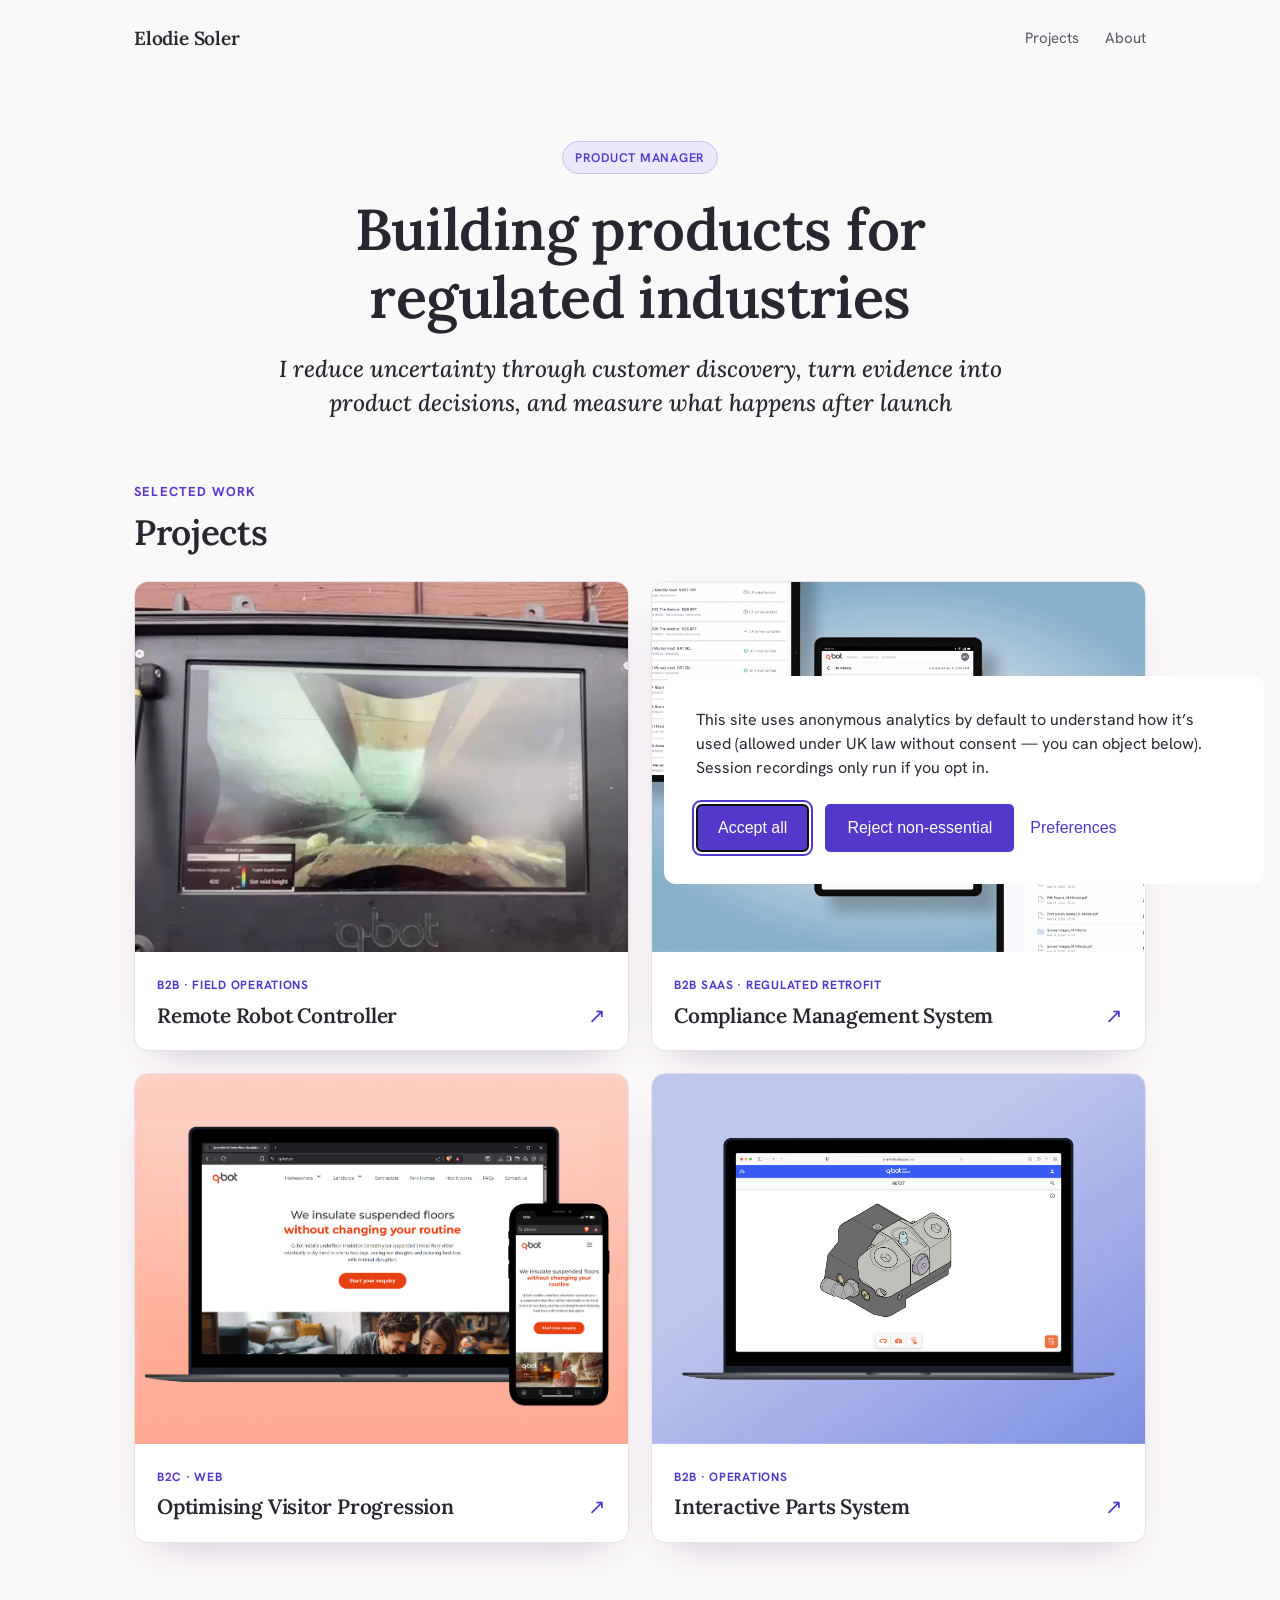
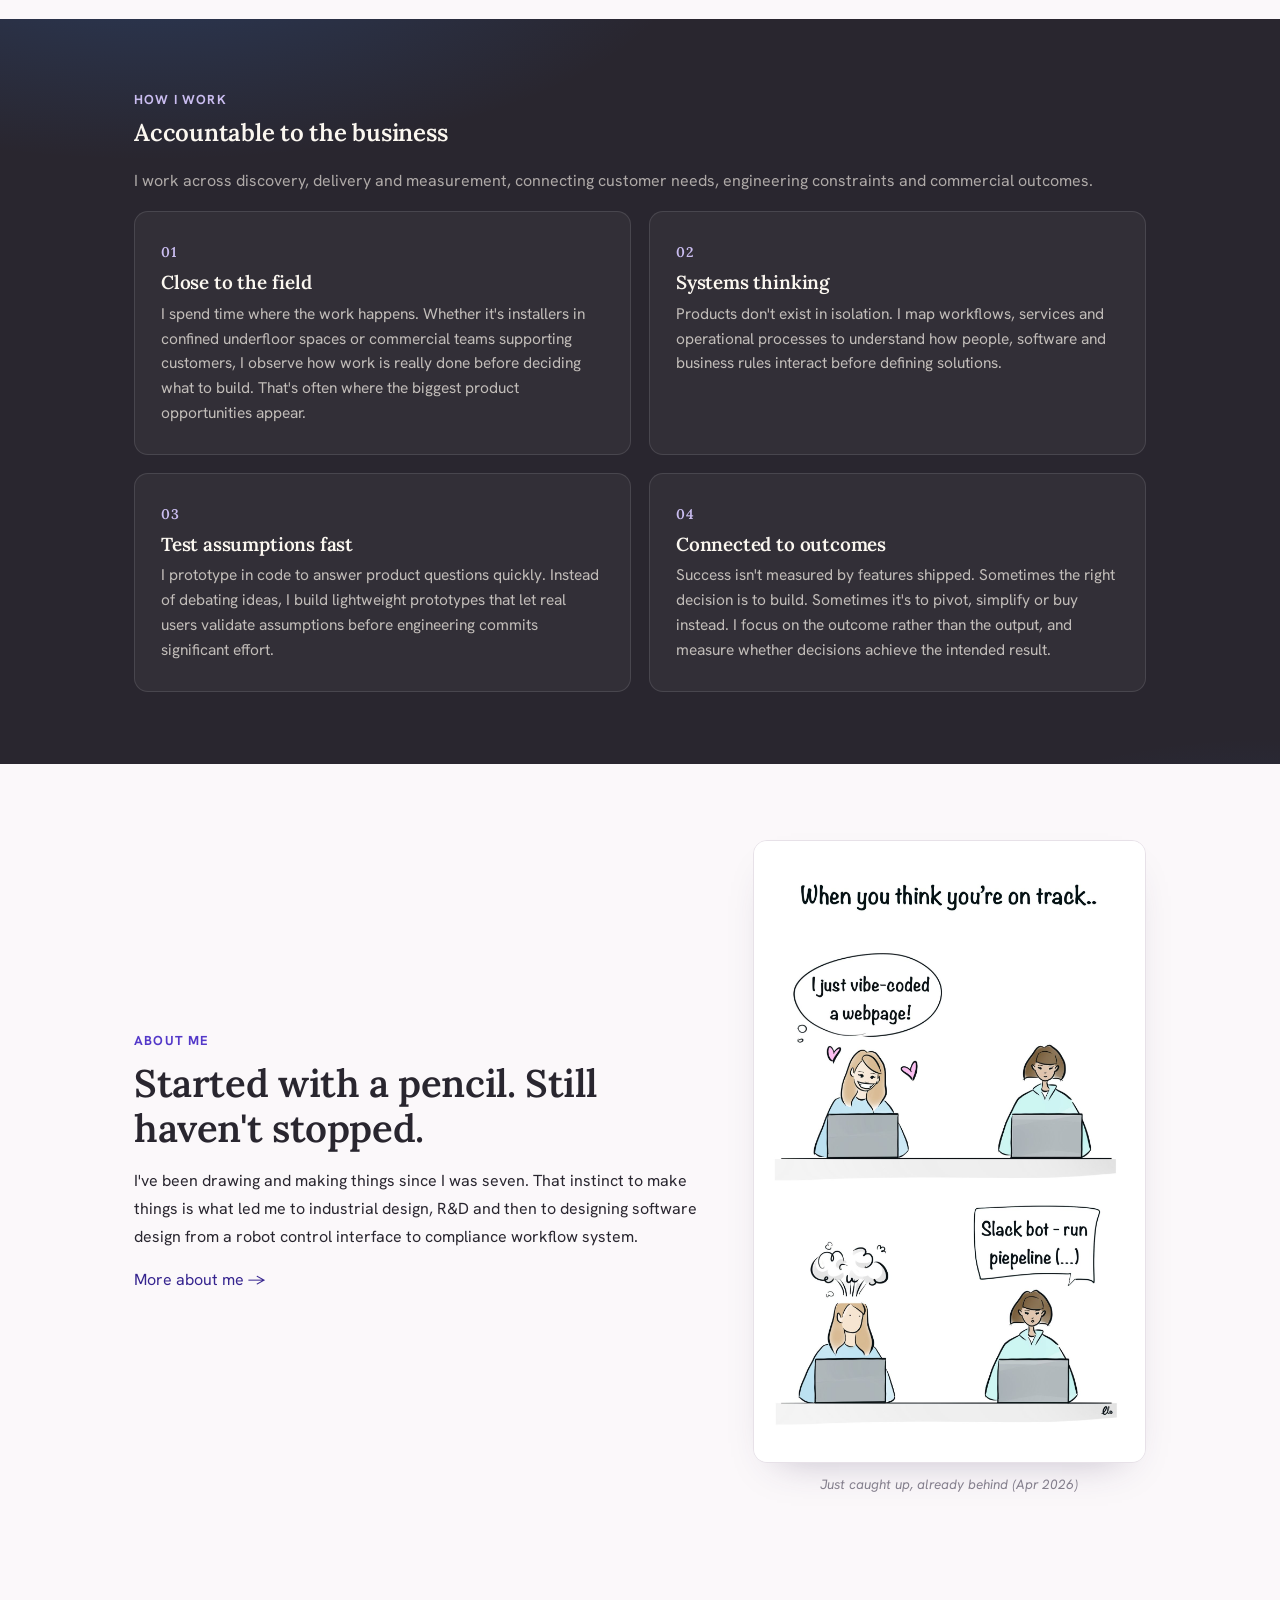
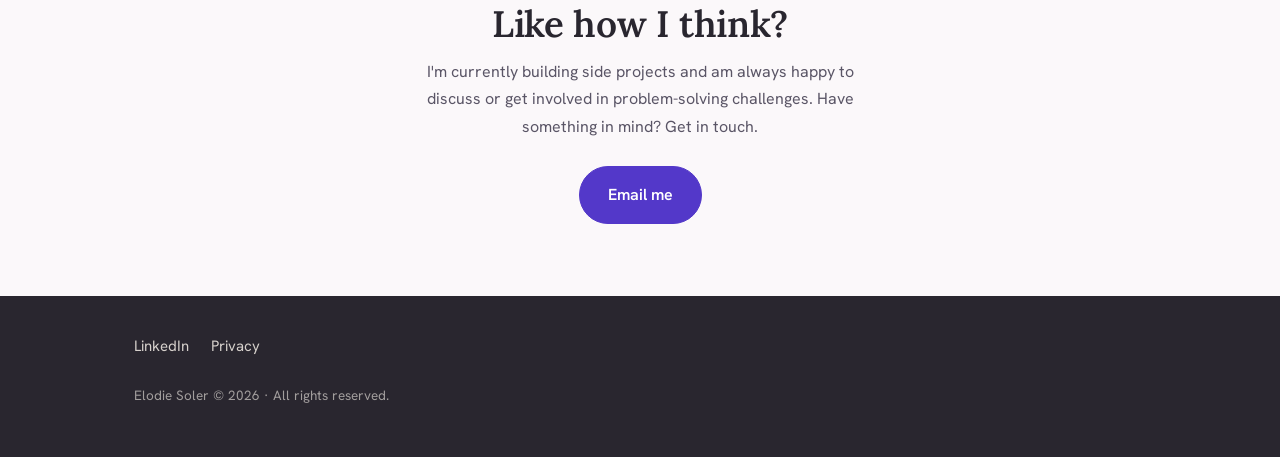
==== commit 65c98bd8: "Updated the q-bot homepage redesign with PM lens" ====
--- a/index.html
+++ b/index.html
@@ -139,7 +139,7 @@
         <h3>Remote Robot Controller <span class="arr">↗</span></h3>
       </div>
     </a>
-    
+
    <a class="card" href="/projects/quality-and-compliance-system/">
       <div class="thumb"><img src="/images/projects/quality-and-compliance-system/hero.png" alt="Compliance Management System"></div>
       <div class="body">
@@ -152,7 +152,7 @@
       <div class="thumb"><img src="/images/projects/web-homepage-redesign/Hero web homepage cover desktop and mob.png" alt="Web homepage redesign"></div>
       <div class="body">
         <span class="cat">B2C · Web</span>
-        <h3>Homepage Hypothesis & Redesign<span class="arr">↗</span></h3>
+        <h3>Optimising Visitor Progression<span class="arr">↗</span></h3>
       </div>
     </a>
 
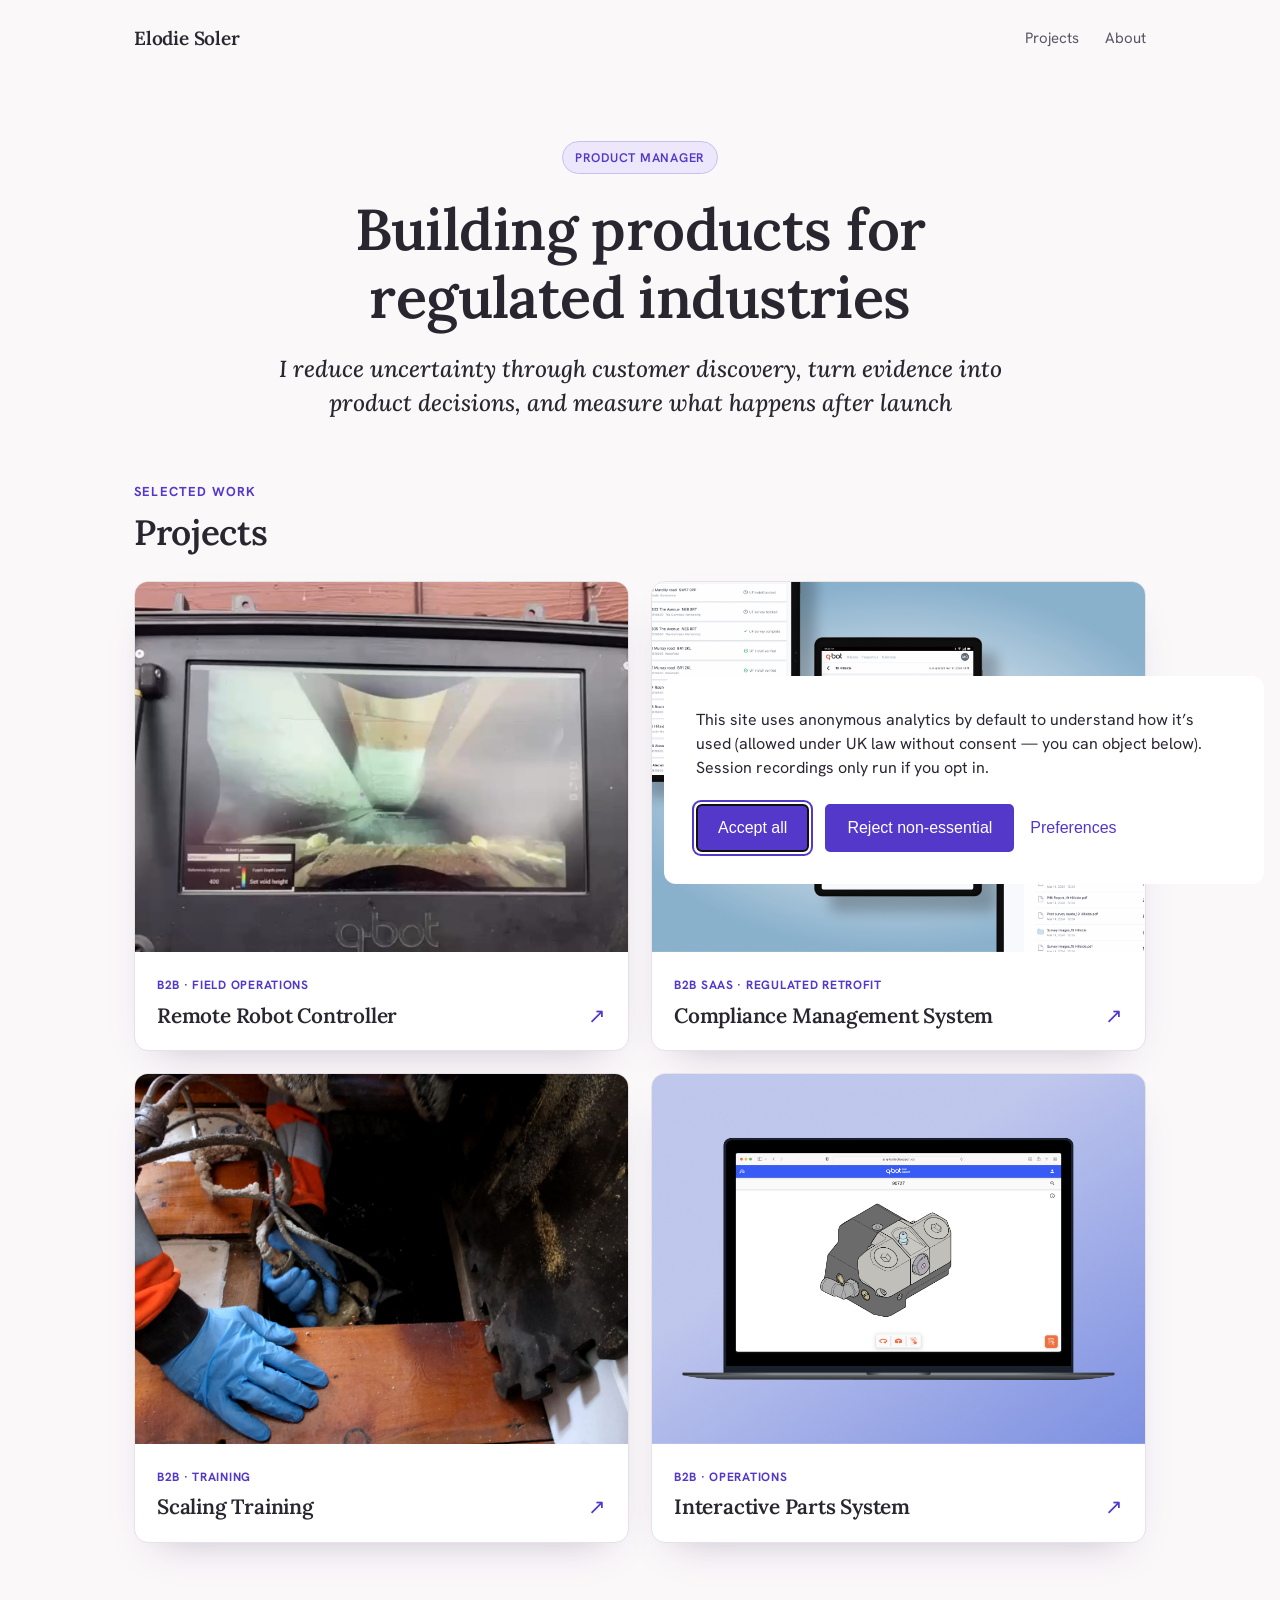
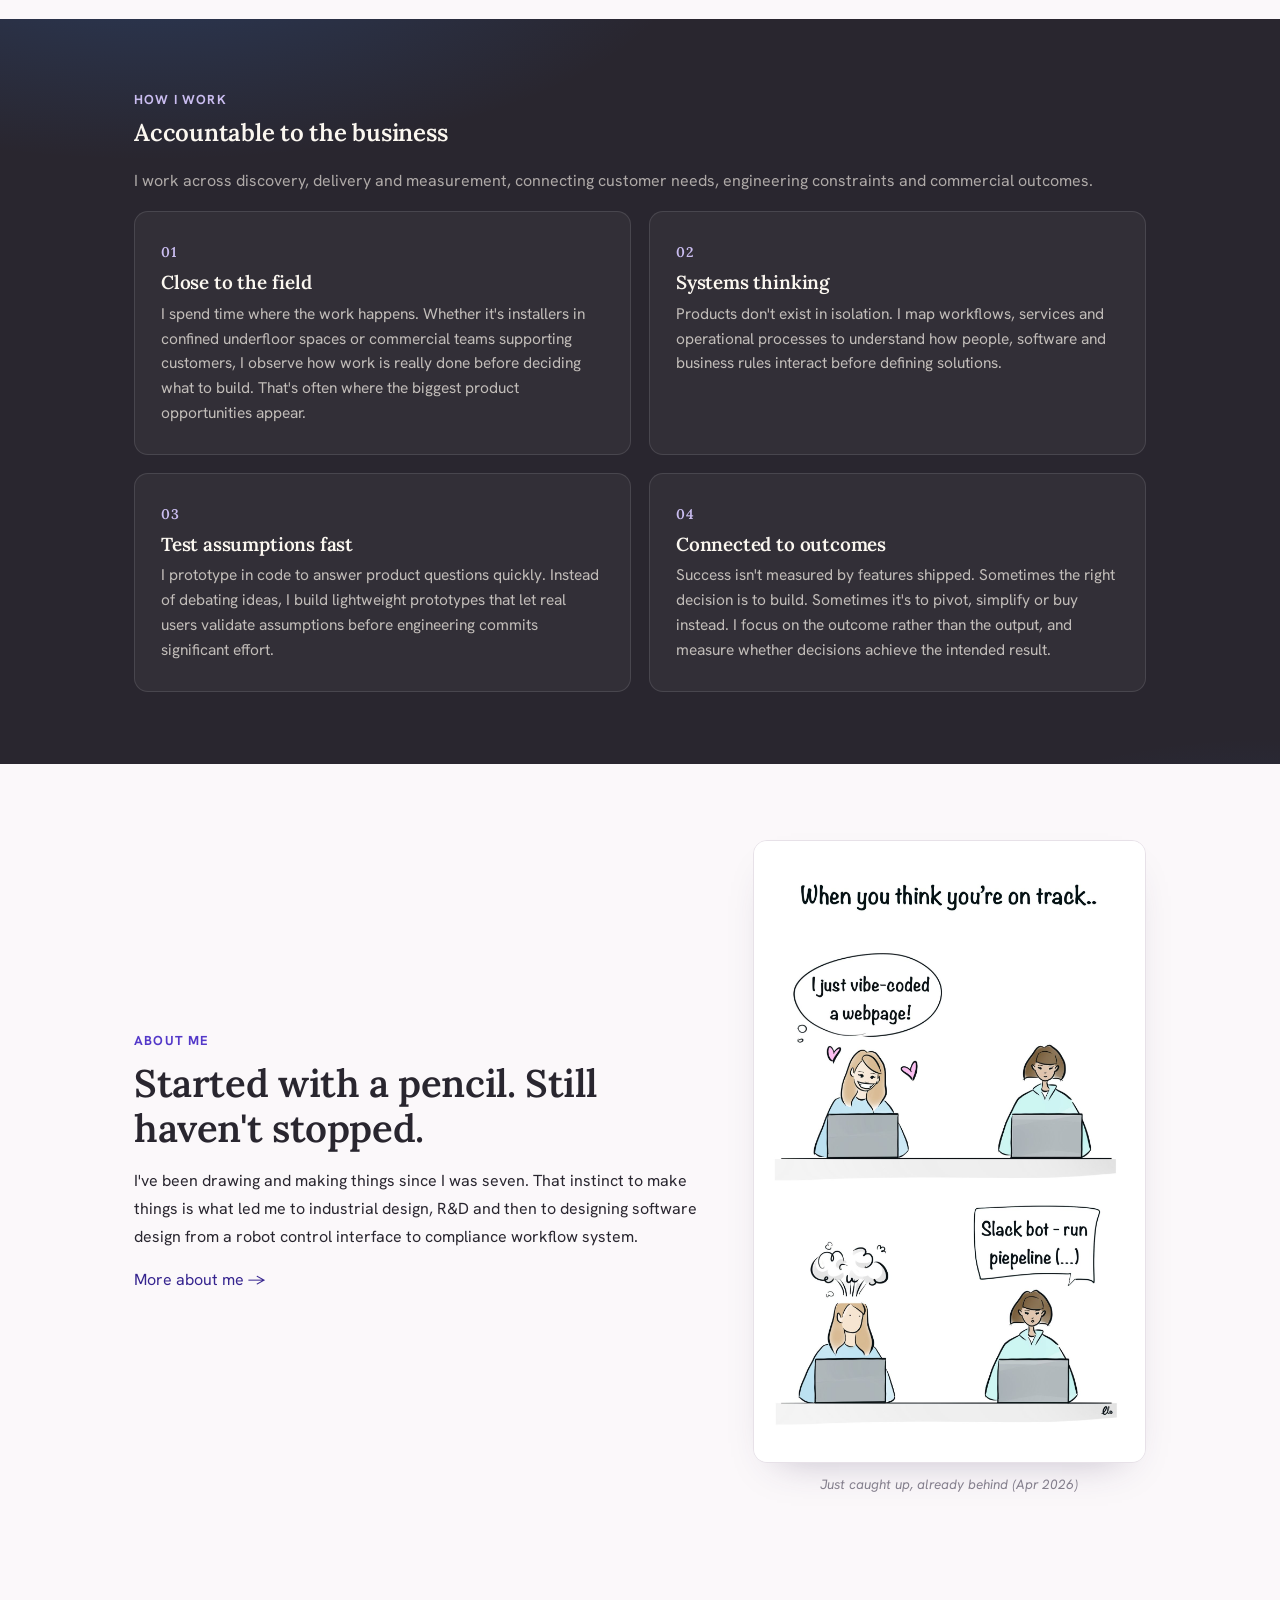
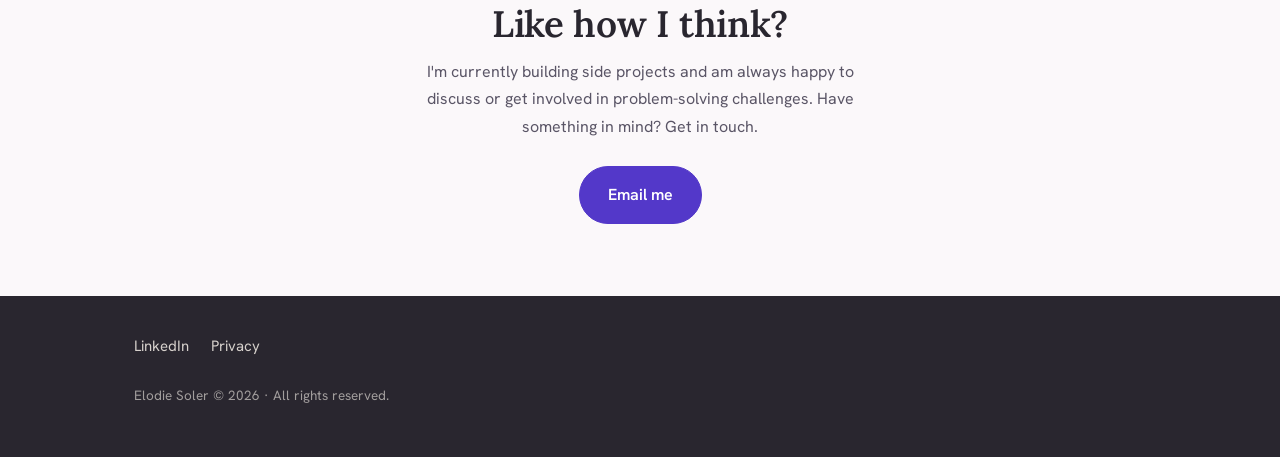
==== commit 174592cc: "Added LMS project, hid web project and added one image in About section" ====
--- a/index.html
+++ b/index.html
@@ -148,14 +148,23 @@
       </div>
     </a>
 
-      <a class="card" href="/projects/web-homepage-redesign/">
+      <!-- <a class="card" href="/projects/web-homepage-redesign/">
       <div class="thumb"><img src="/images/projects/web-homepage-redesign/Hero web homepage cover desktop and mob.png" alt="Web homepage redesign"></div>
       <div class="body">
         <span class="cat">B2C · Web</span>
         <h3>Optimising Visitor Progression<span class="arr">↗</span></h3>
       </div>
-    </a>
-
+    </a> -->
+
+    <a class="card" href="/projects/training-infrastructure/">
+      <div class="thumb"><img src="/images/projects/training-infrastructure/Handspray photo.JPG" alt="Interactive Parts System"></div>
+      <div class="body">
+        <span class="cat">B2B · Training</span>
+        <h3>Scaling Training<span class="arr">↗</span></h3>
+      </div>
+    </a>
+
+  
     <a class="card" href="/projects/interactive-parts-system/">
       <div class="thumb"><img src="/images/projects/interactive-parts-system/cover.png" alt="Interactive Parts System"></div>
       <div class="body">
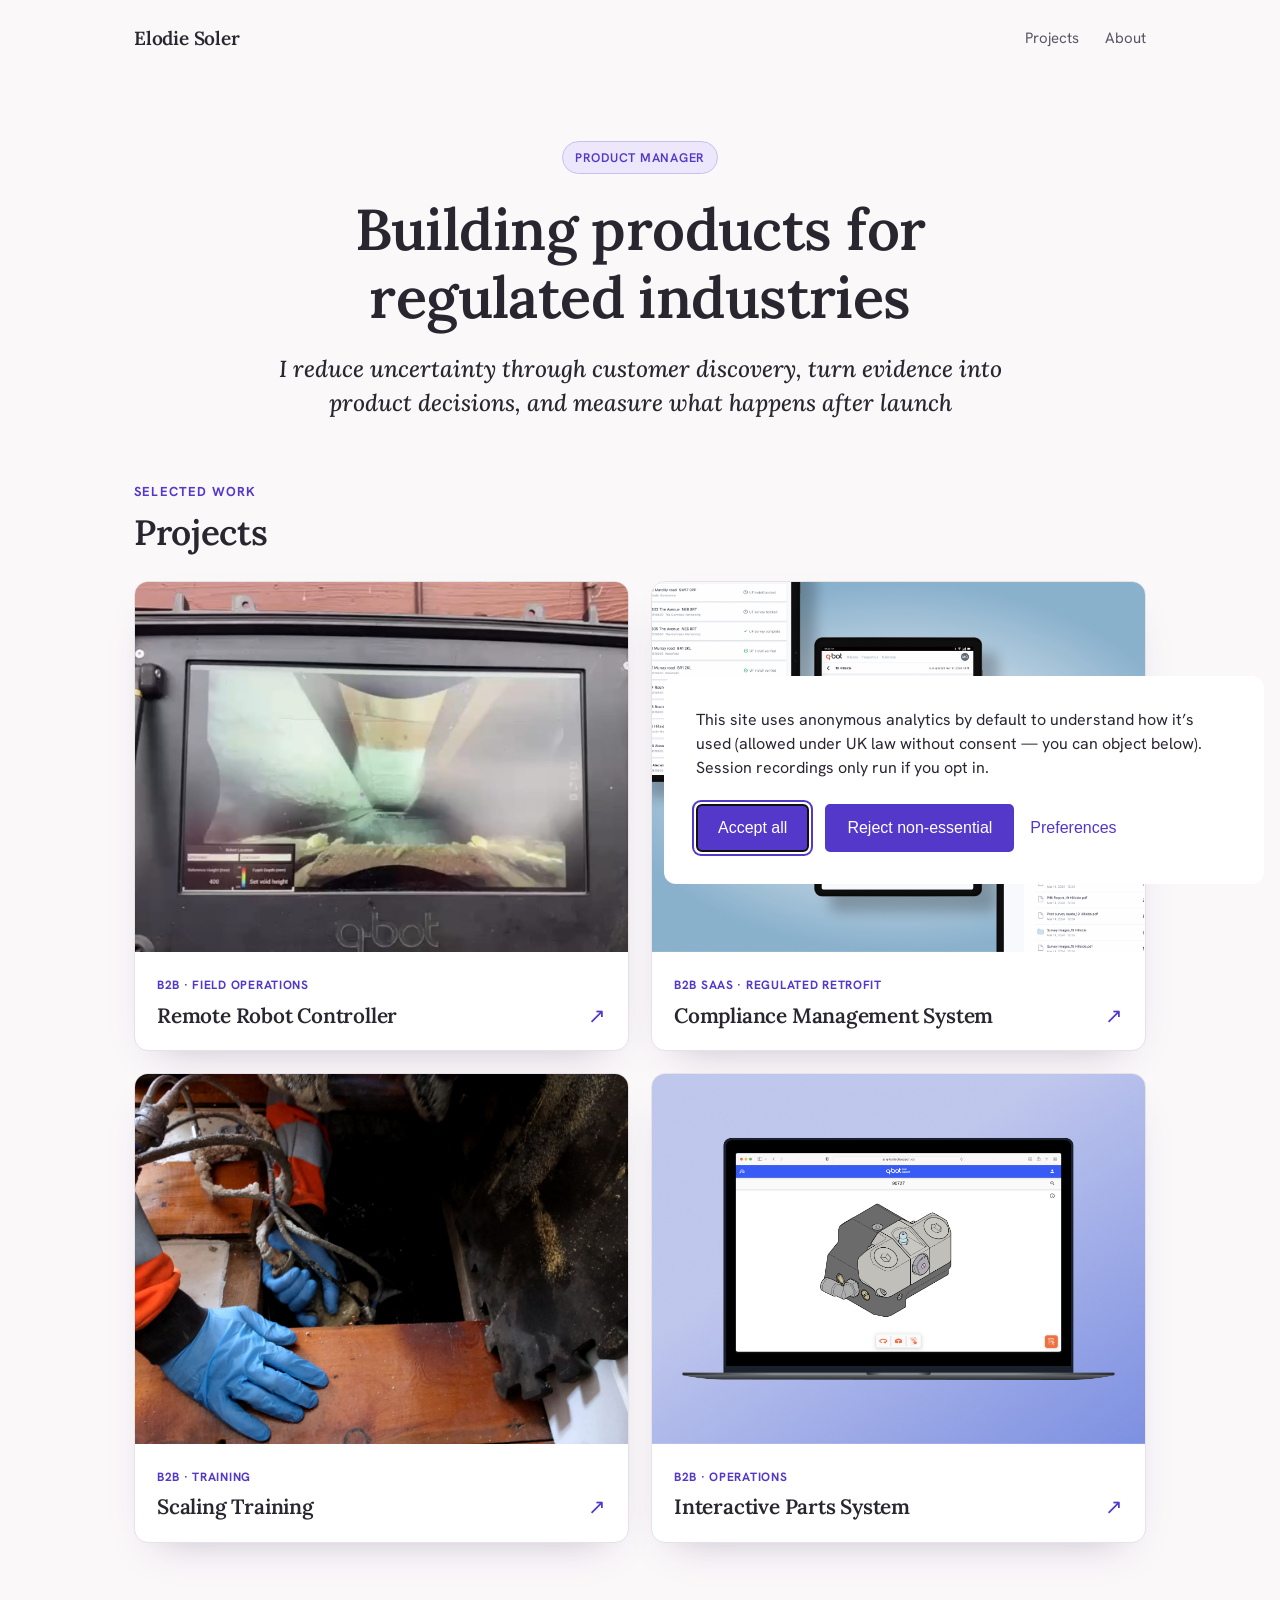
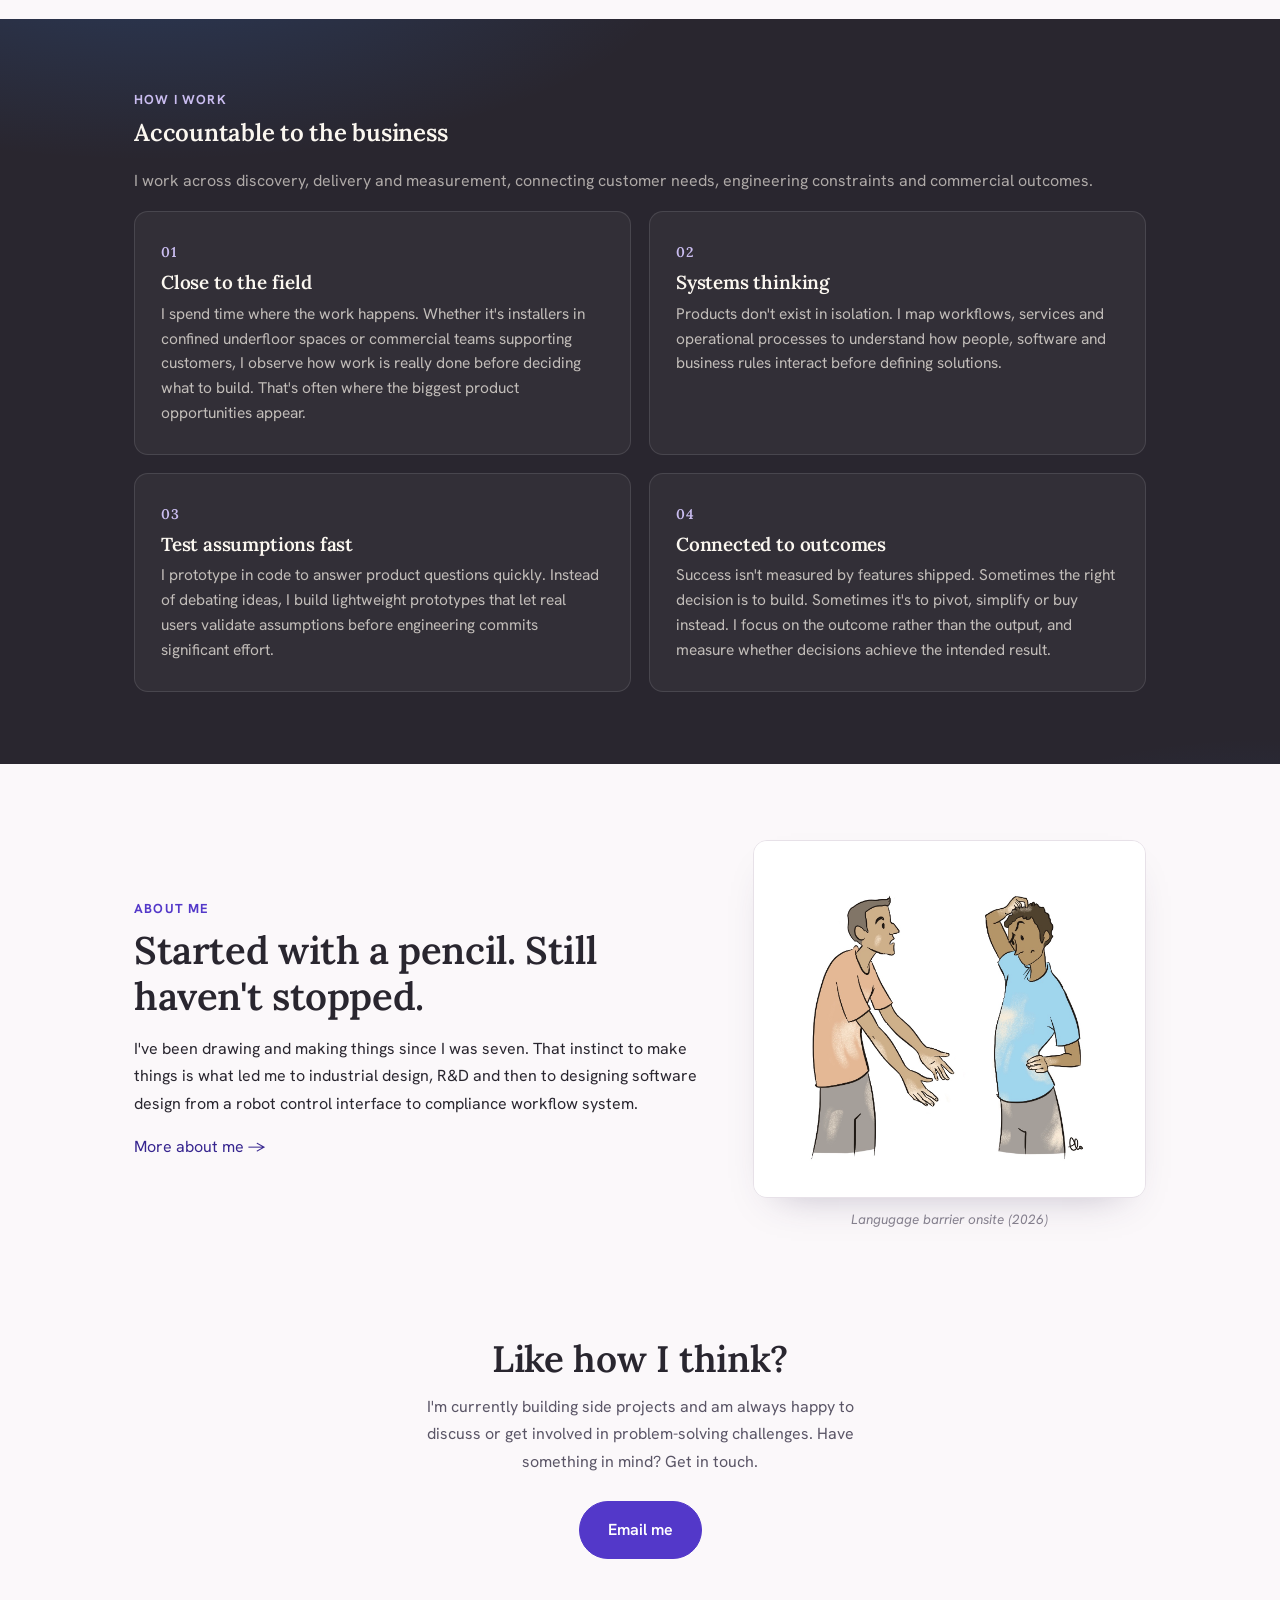
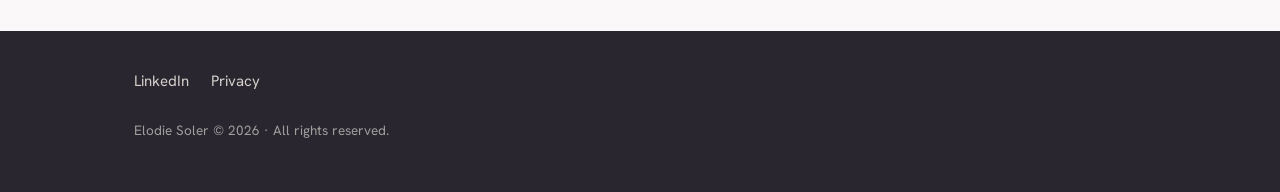
==== commit 07441251: "Changed About image on homepage" ====
--- a/index.html
+++ b/index.html
@@ -219,8 +219,8 @@
       <p><a href="/about/">More about me →</a></p>
     </div>
     <figure class="about-img">
-      <img src="/images/home/about-sketch.jpg" alt="Built my first AI-assisted webpage. Meanwhile, someone else automated the entire workflow.">
-      <figcaption>Just caught up, already behind (Apr 2026)</figcaption>
+      <img src="/images/about/2026-08-14_Language barrier.jpg" alt="Lanugage barrier onsite">
+      <figcaption>Langugage barrier onsite (2026)</figcaption>
     </figure>
   </div>
 </section>
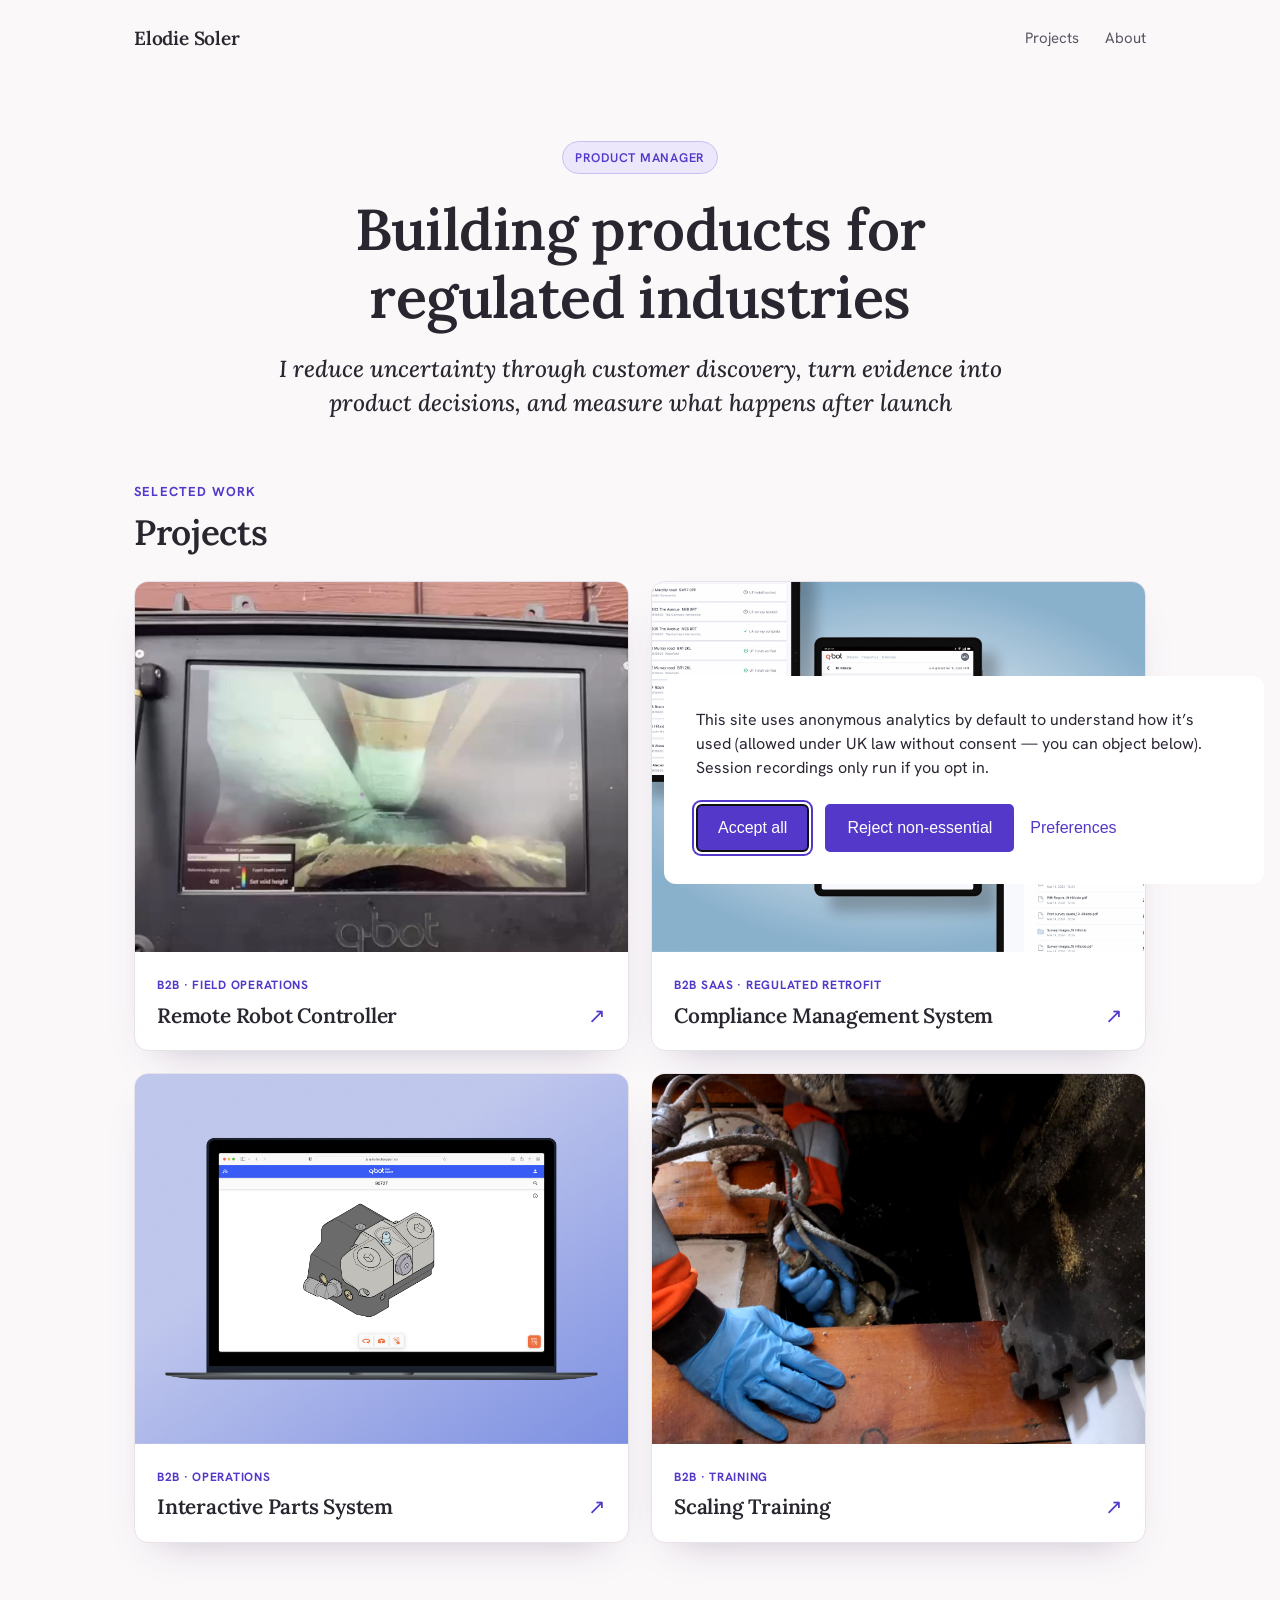
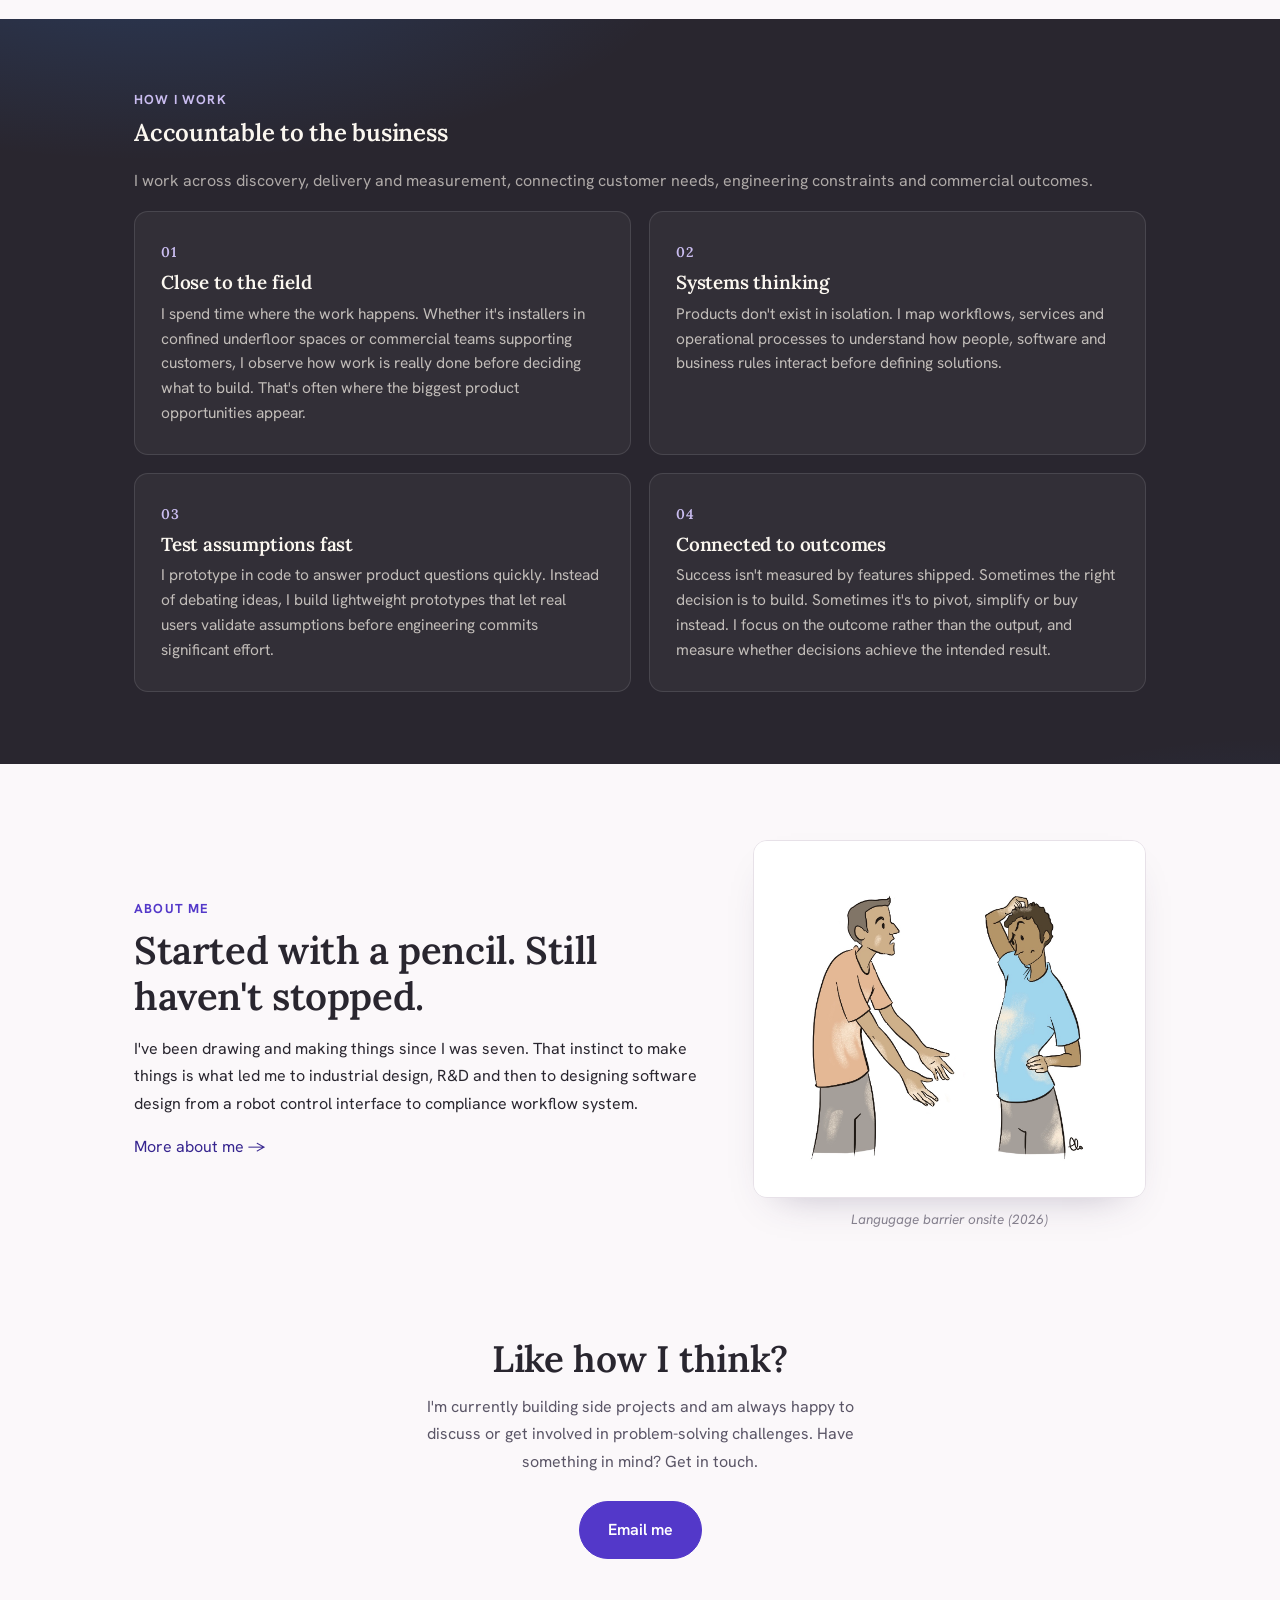
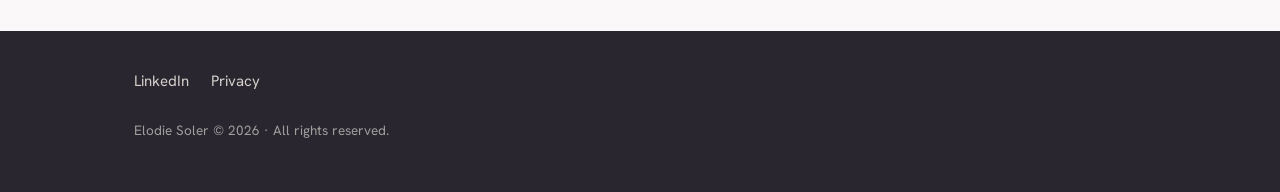
==== commit 549b61e8: "Changed links on homepage and case study pages" ====
--- a/index.html
+++ b/index.html
@@ -156,20 +156,20 @@
       </div>
     </a> -->
 
+      
+    <a class="card" href="/projects/interactive-parts-system/">
+      <div class="thumb"><img src="/images/projects/interactive-parts-system/cover.png" alt="Interactive Parts System"></div>
+      <div class="body">
+        <span class="cat">B2B · Operations</span>
+        <h3>Interactive Parts System <span class="arr">↗</span></h3>
+      </div>
+    </a>
+
     <a class="card" href="/projects/training-infrastructure/">
-      <div class="thumb"><img src="/images/projects/training-infrastructure/Handspray photo.JPG" alt="Interactive Parts System"></div>
+      <div class="thumb"><img src="/images/projects/training-infrastructure/Handspray photo.JPG" alt="Installing underfloor insulation"></div>
       <div class="body">
         <span class="cat">B2B · Training</span>
         <h3>Scaling Training<span class="arr">↗</span></h3>
-      </div>
-    </a>
-
-  
-    <a class="card" href="/projects/interactive-parts-system/">
-      <div class="thumb"><img src="/images/projects/interactive-parts-system/cover.png" alt="Interactive Parts System"></div>
-      <div class="body">
-        <span class="cat">B2B · Operations</span>
-        <h3>Interactive Parts System <span class="arr">↗</span></h3>
       </div>
     </a>
 
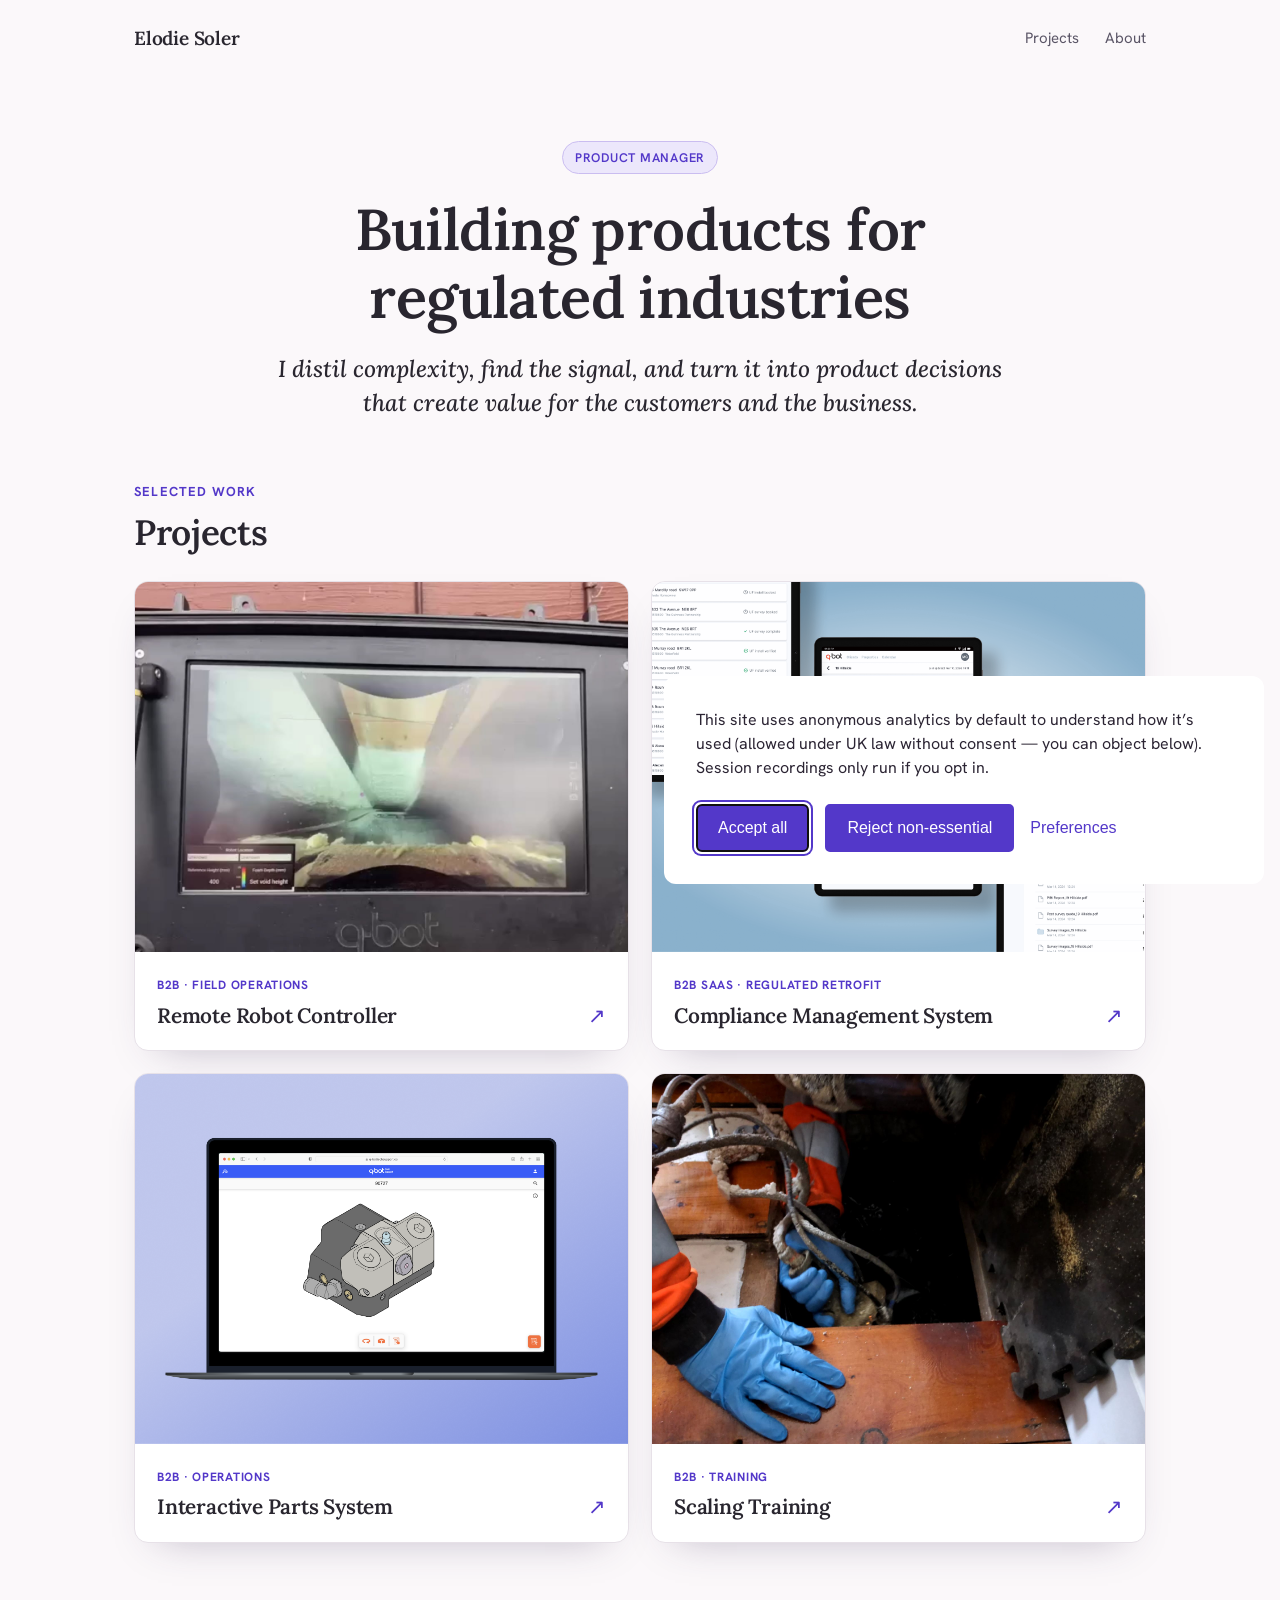
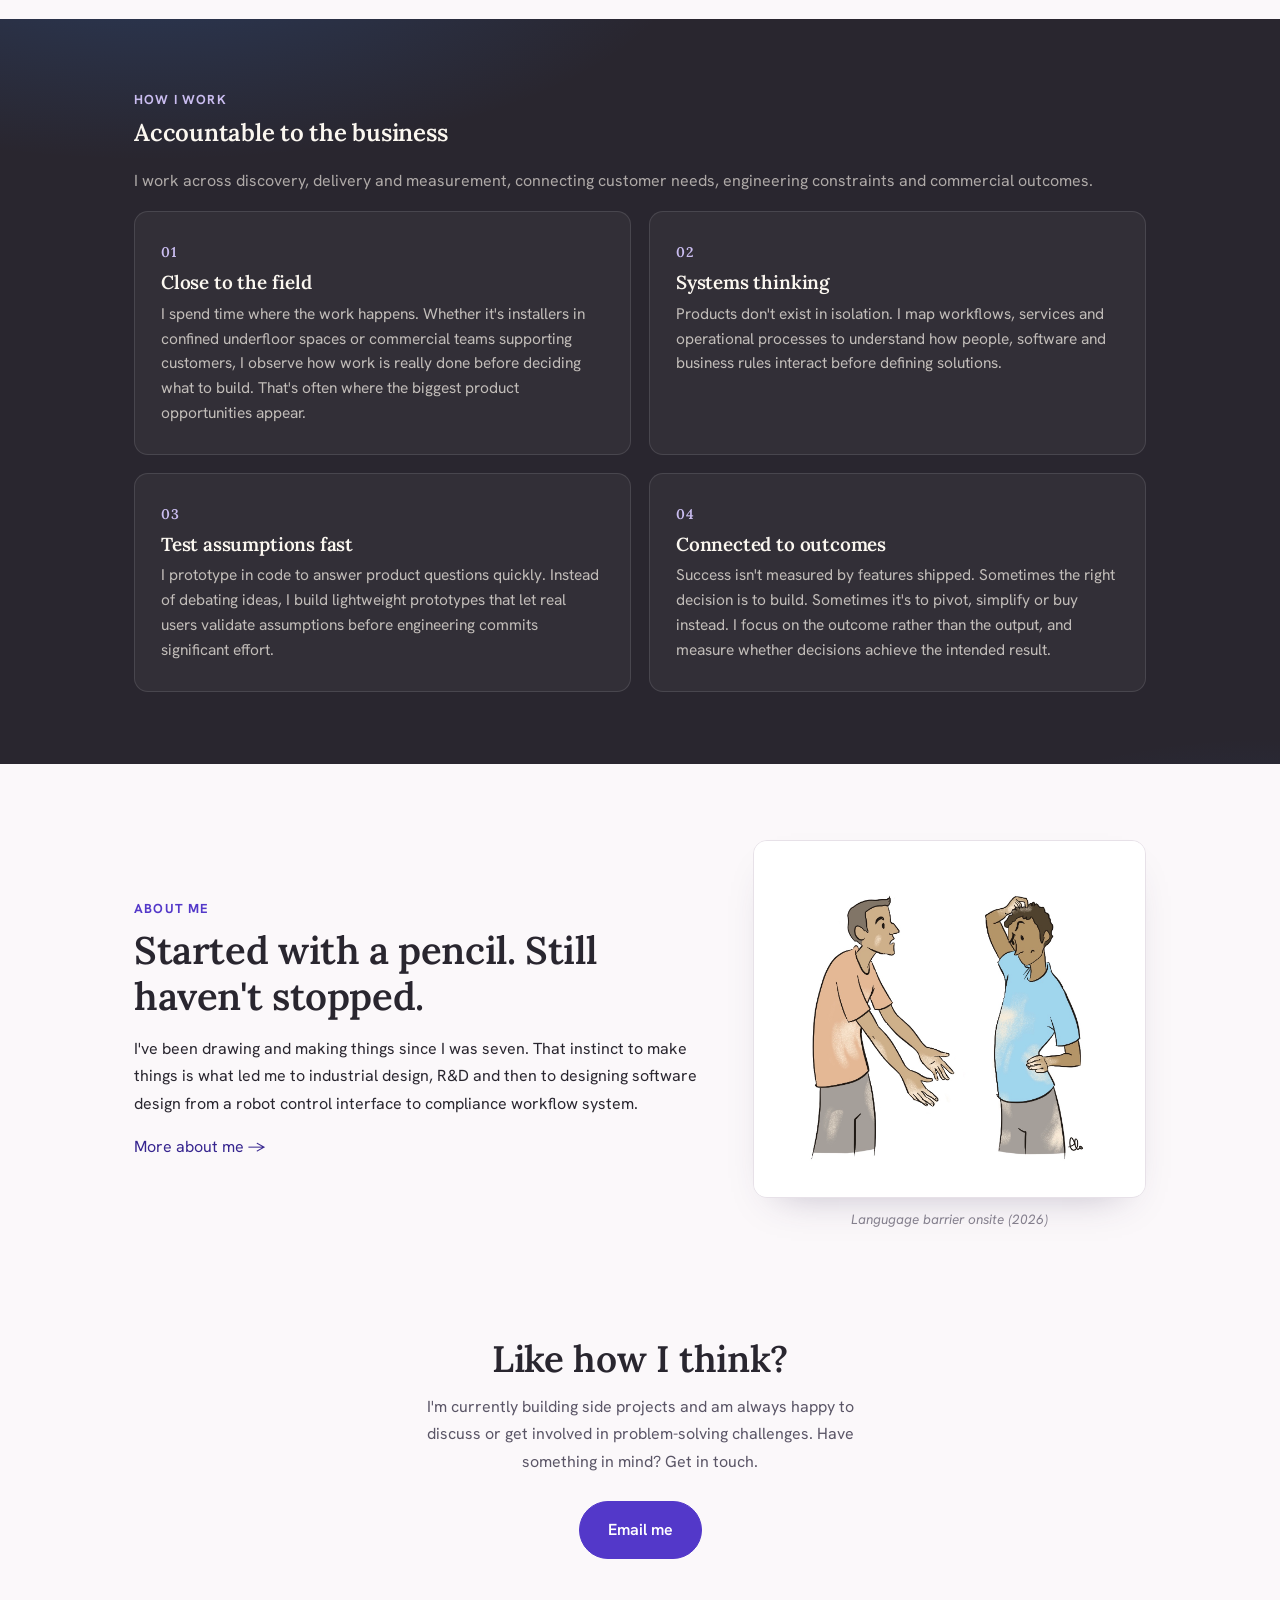
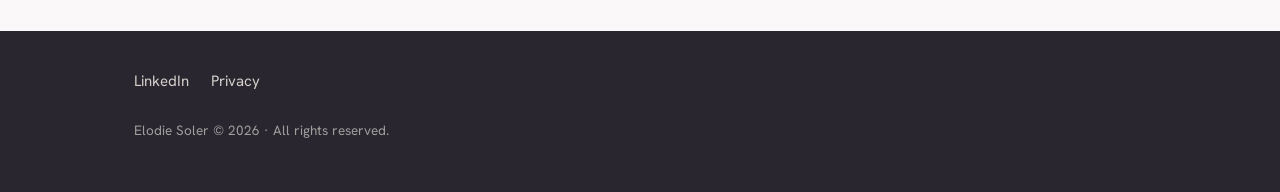
==== commit 1311c7d5: "Updated subheader" ====
--- a/index.html
+++ b/index.html
@@ -117,7 +117,7 @@
     <span class="tag">Product Manager</span>
   </div>
   <p class="hero-title rise d2">Building products for regulated industries</p>
-  <h1 class="lede rise d3">I reduce uncertainty through customer discovery, turn evidence into product decisions, and measure what happens after launch</h1>
+  <h1 class="lede rise d3">I distil complexity, find the signal, and turn it into product decisions that create value for the customers and the business.</h1>
 </header>
 
 <!-- <div class="wide" style="padding-top:24px;"><hr class="divider"></div> -->
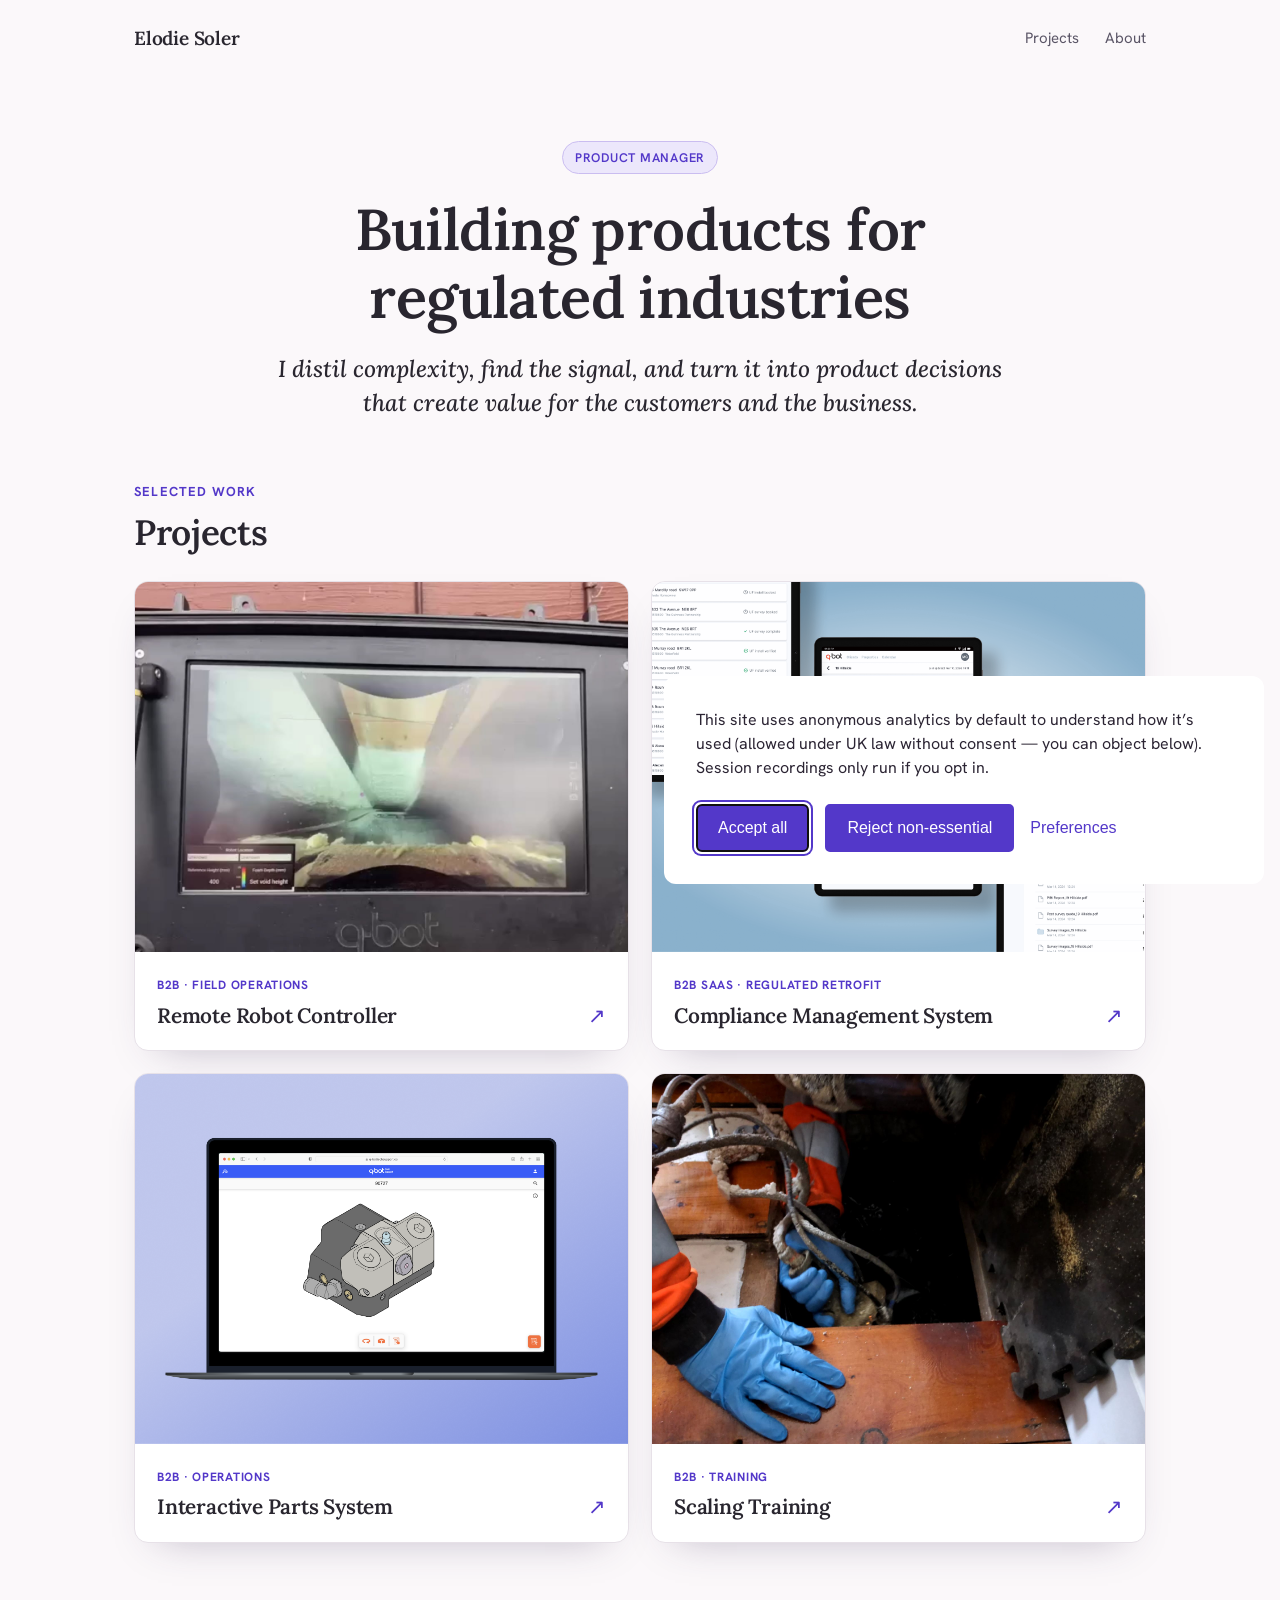
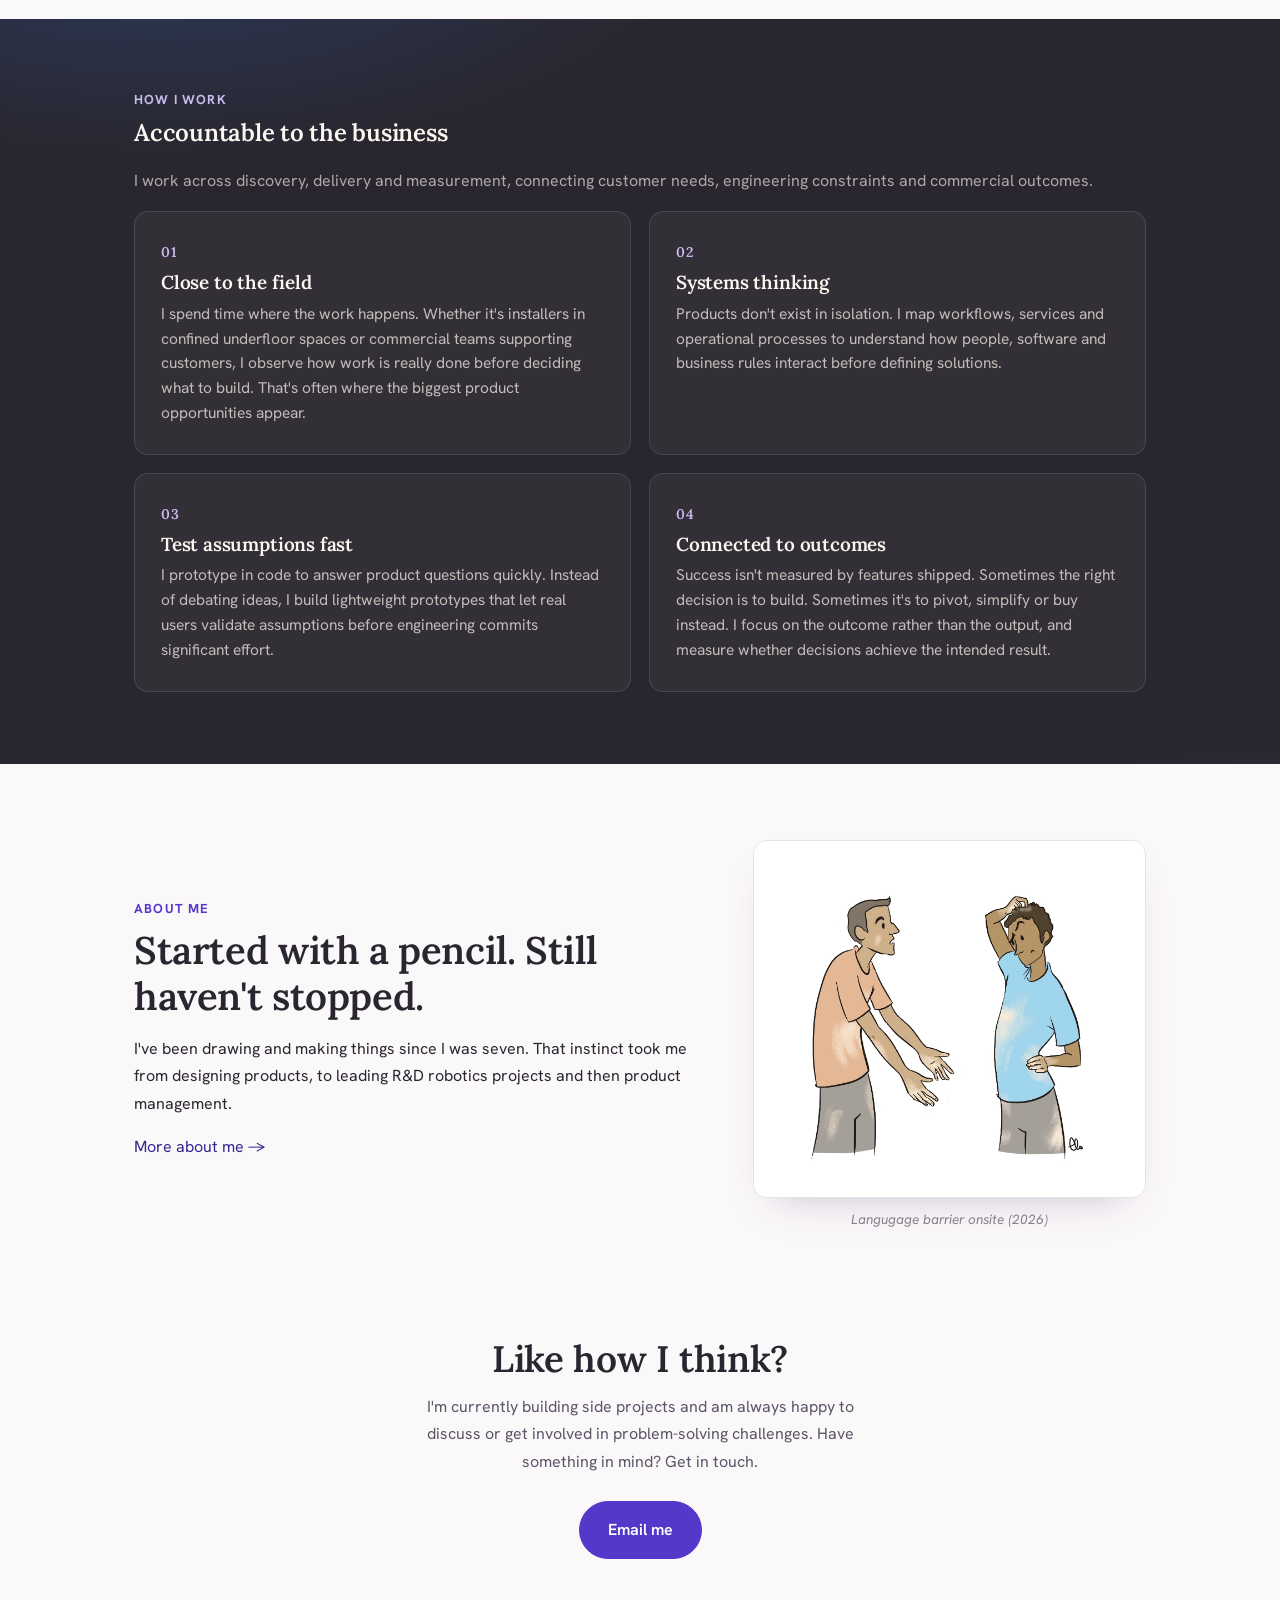
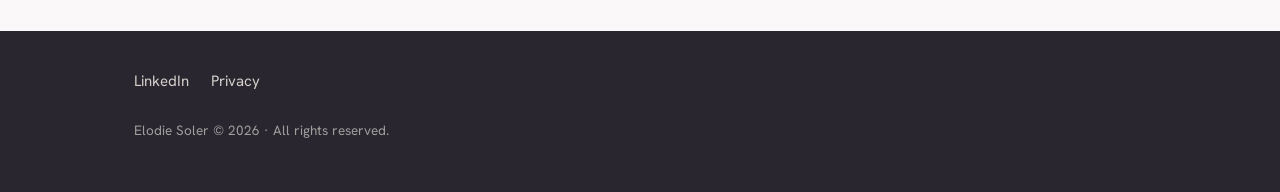
==== commit 69c885f4: "About improvements" ====
--- a/index.html
+++ b/index.html
@@ -215,7 +215,7 @@
     <div>
       <span class="kicker">About me</span>
       <h2>Started with a pencil. Still haven't stopped.</h2>
-      <p>I've been drawing and making things since I was seven. That instinct to make things is what led me to industrial design, R&D and then to designing software design from a robot control interface to compliance workflow system.</p>
+      <p>I've been drawing and making things since I was seven. That instinct took me from designing products, to leading R&D robotics projects and then product management.</p>
       <p><a href="/about/">More about me →</a></p>
     </div>
     <figure class="about-img">
